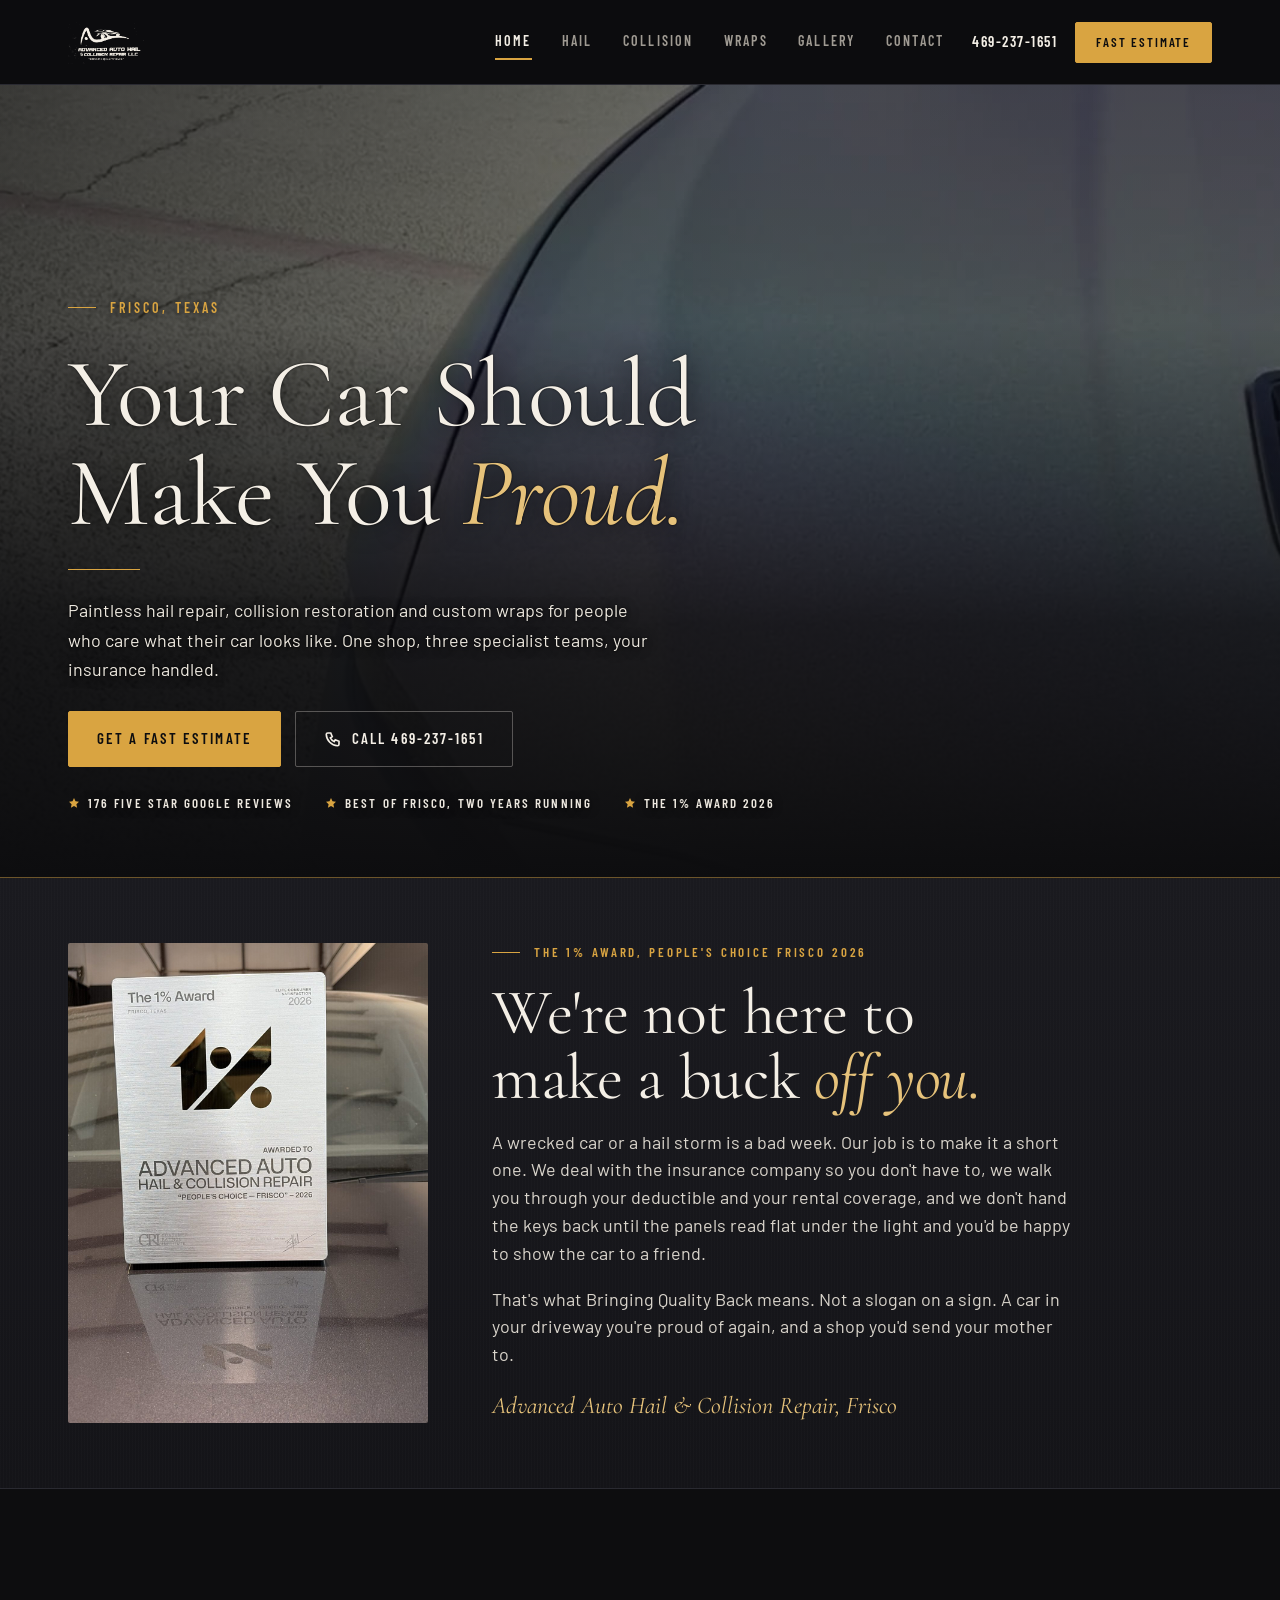
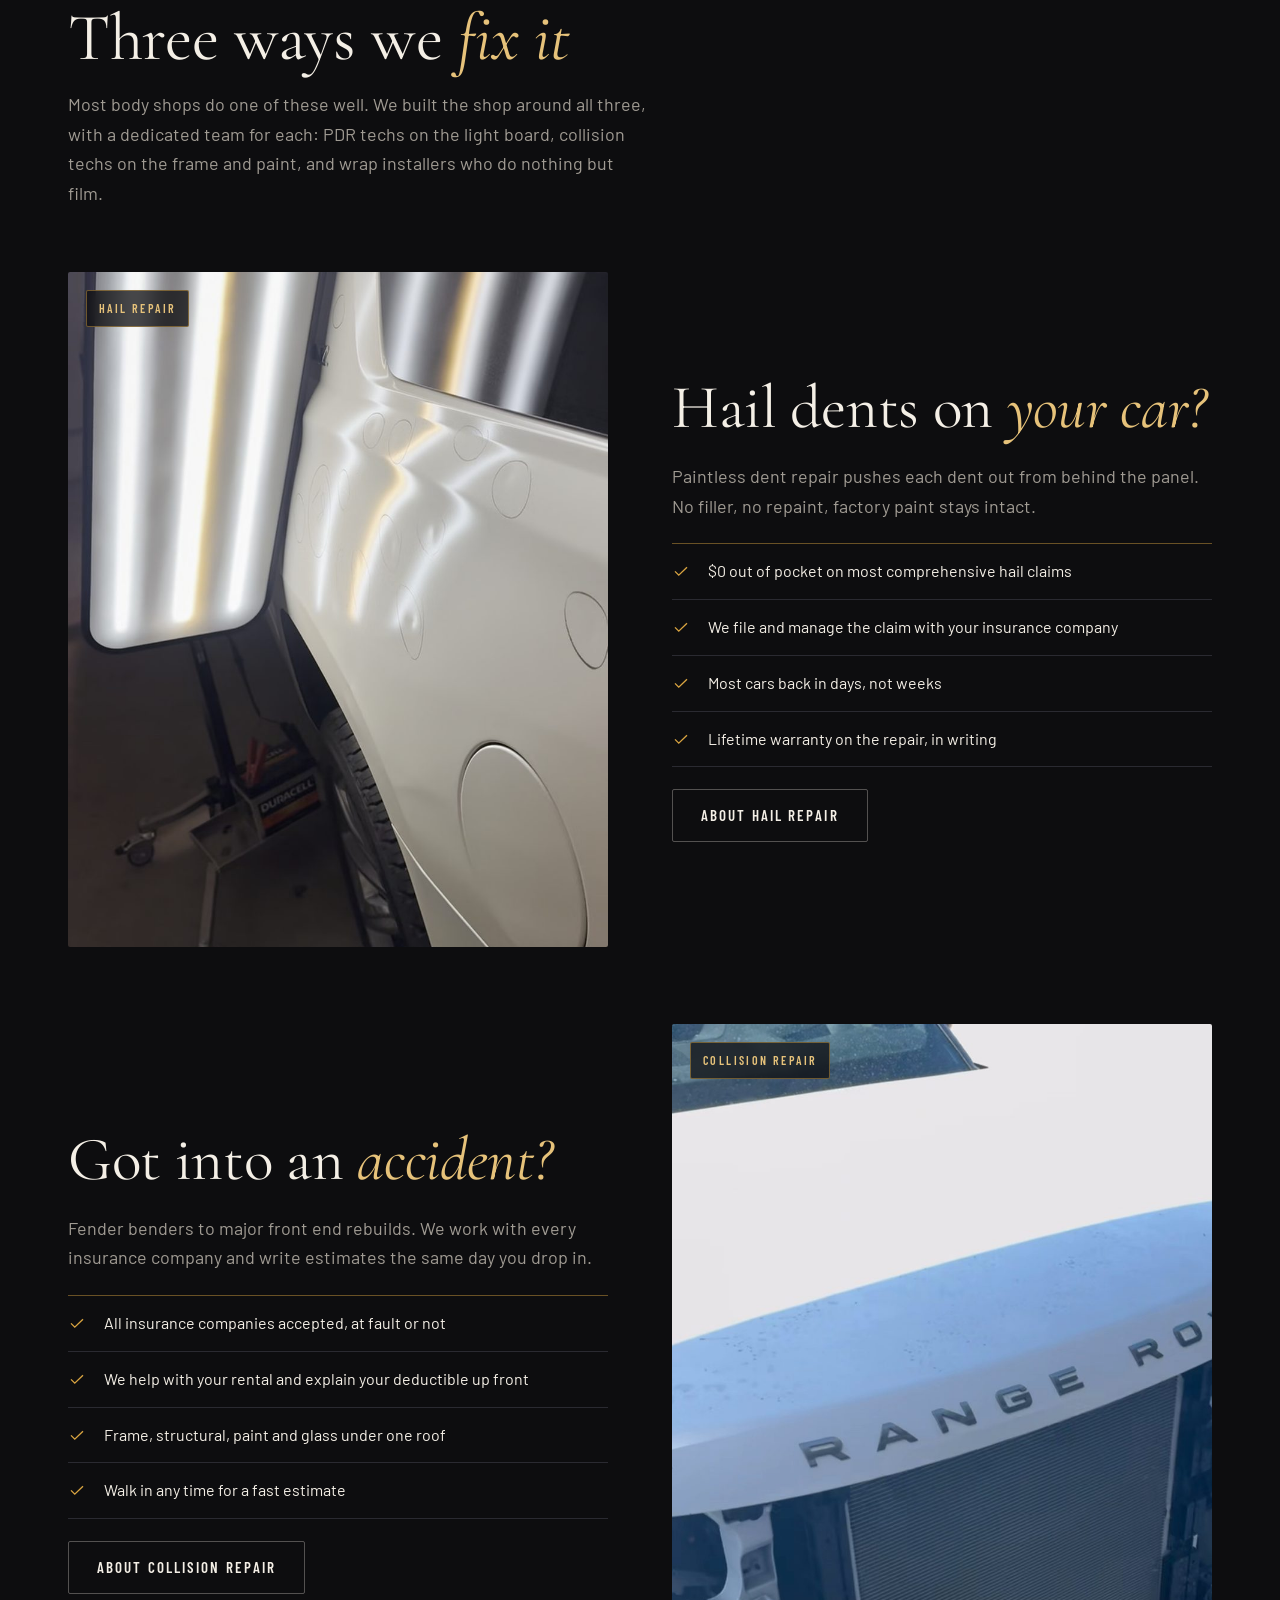
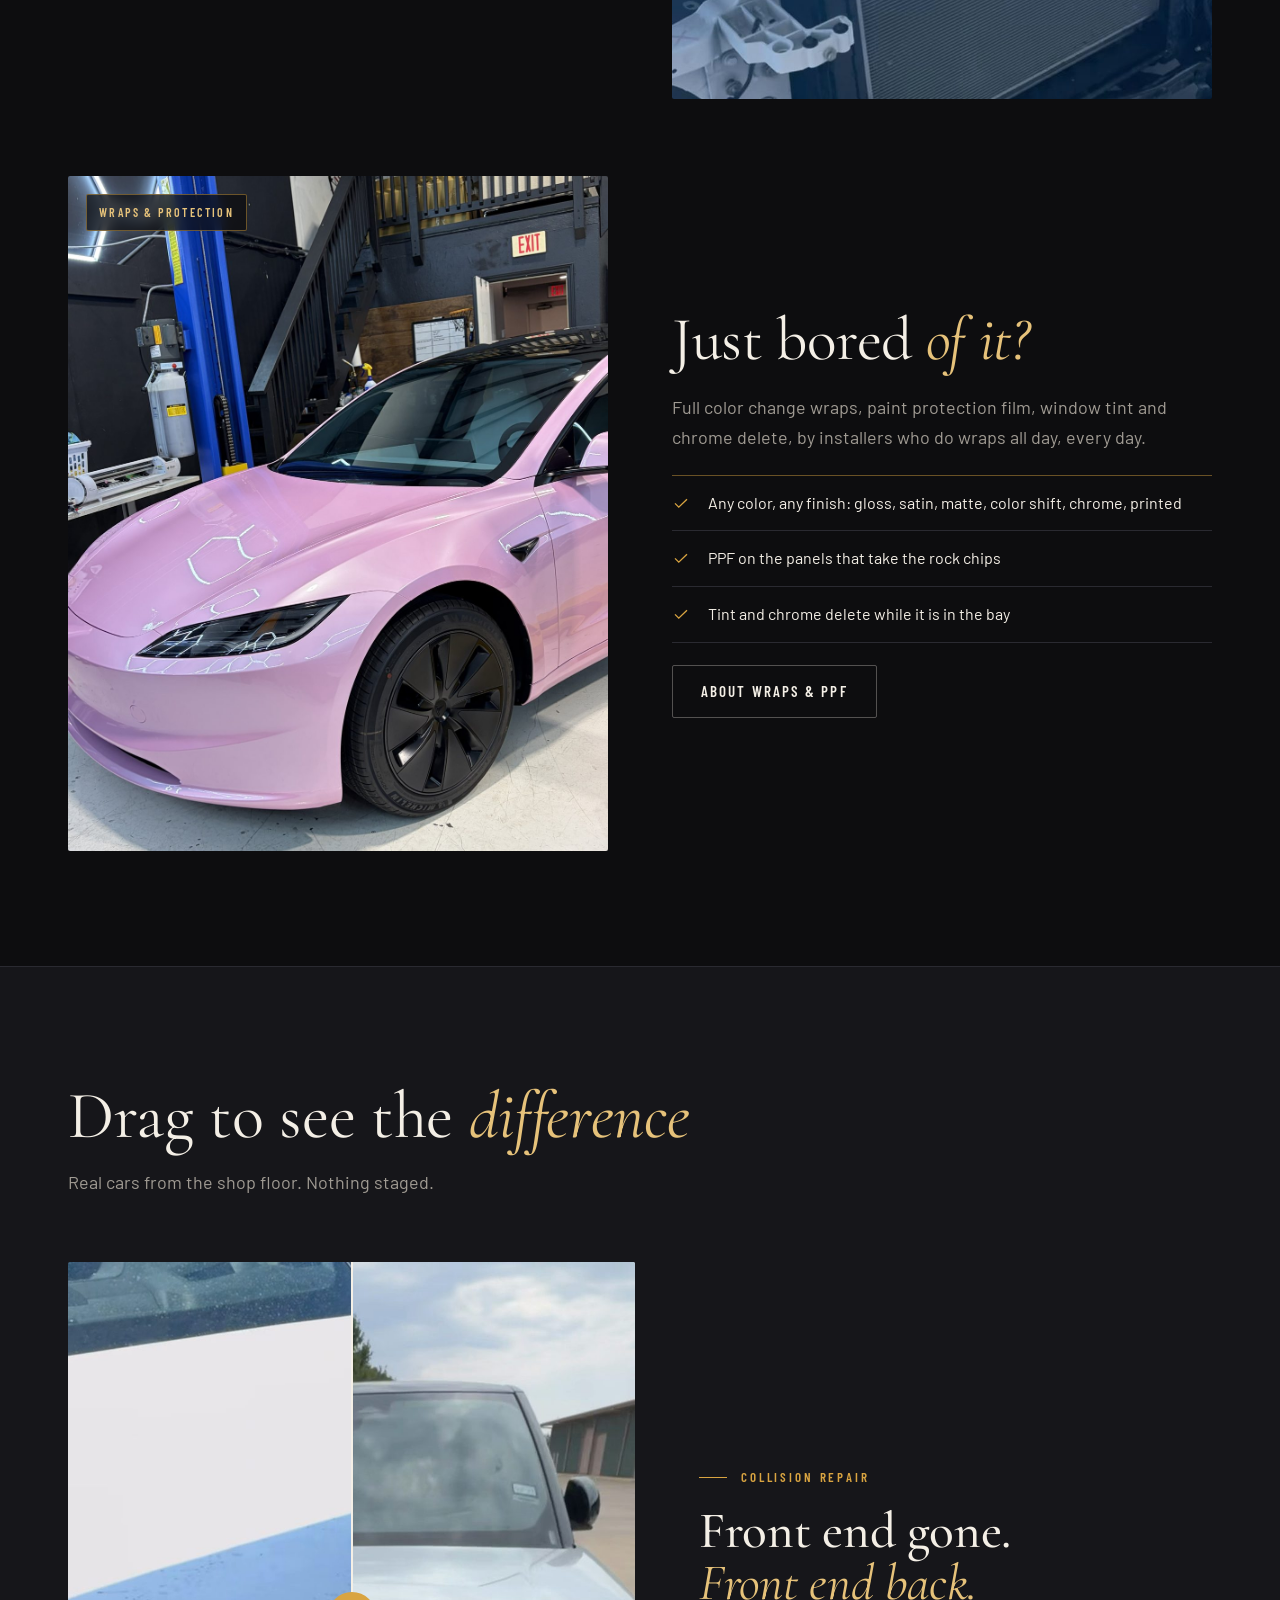
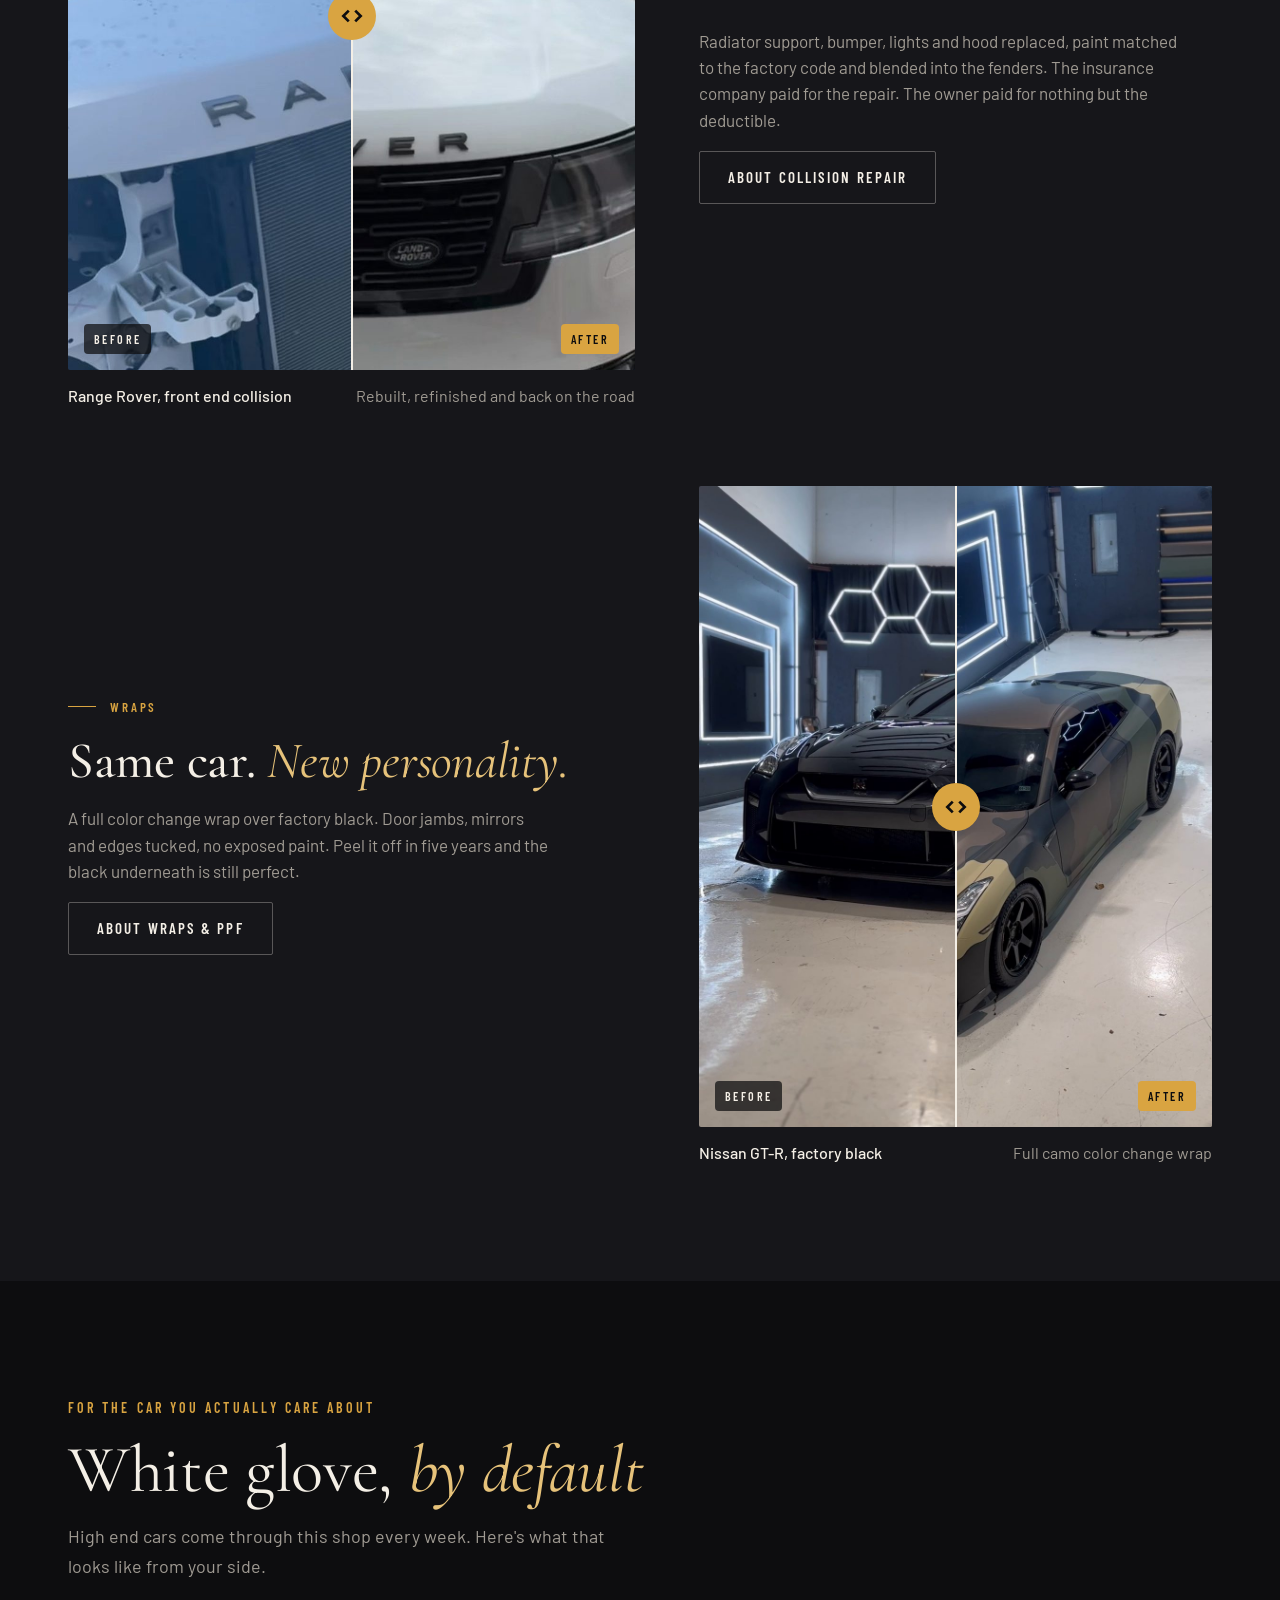
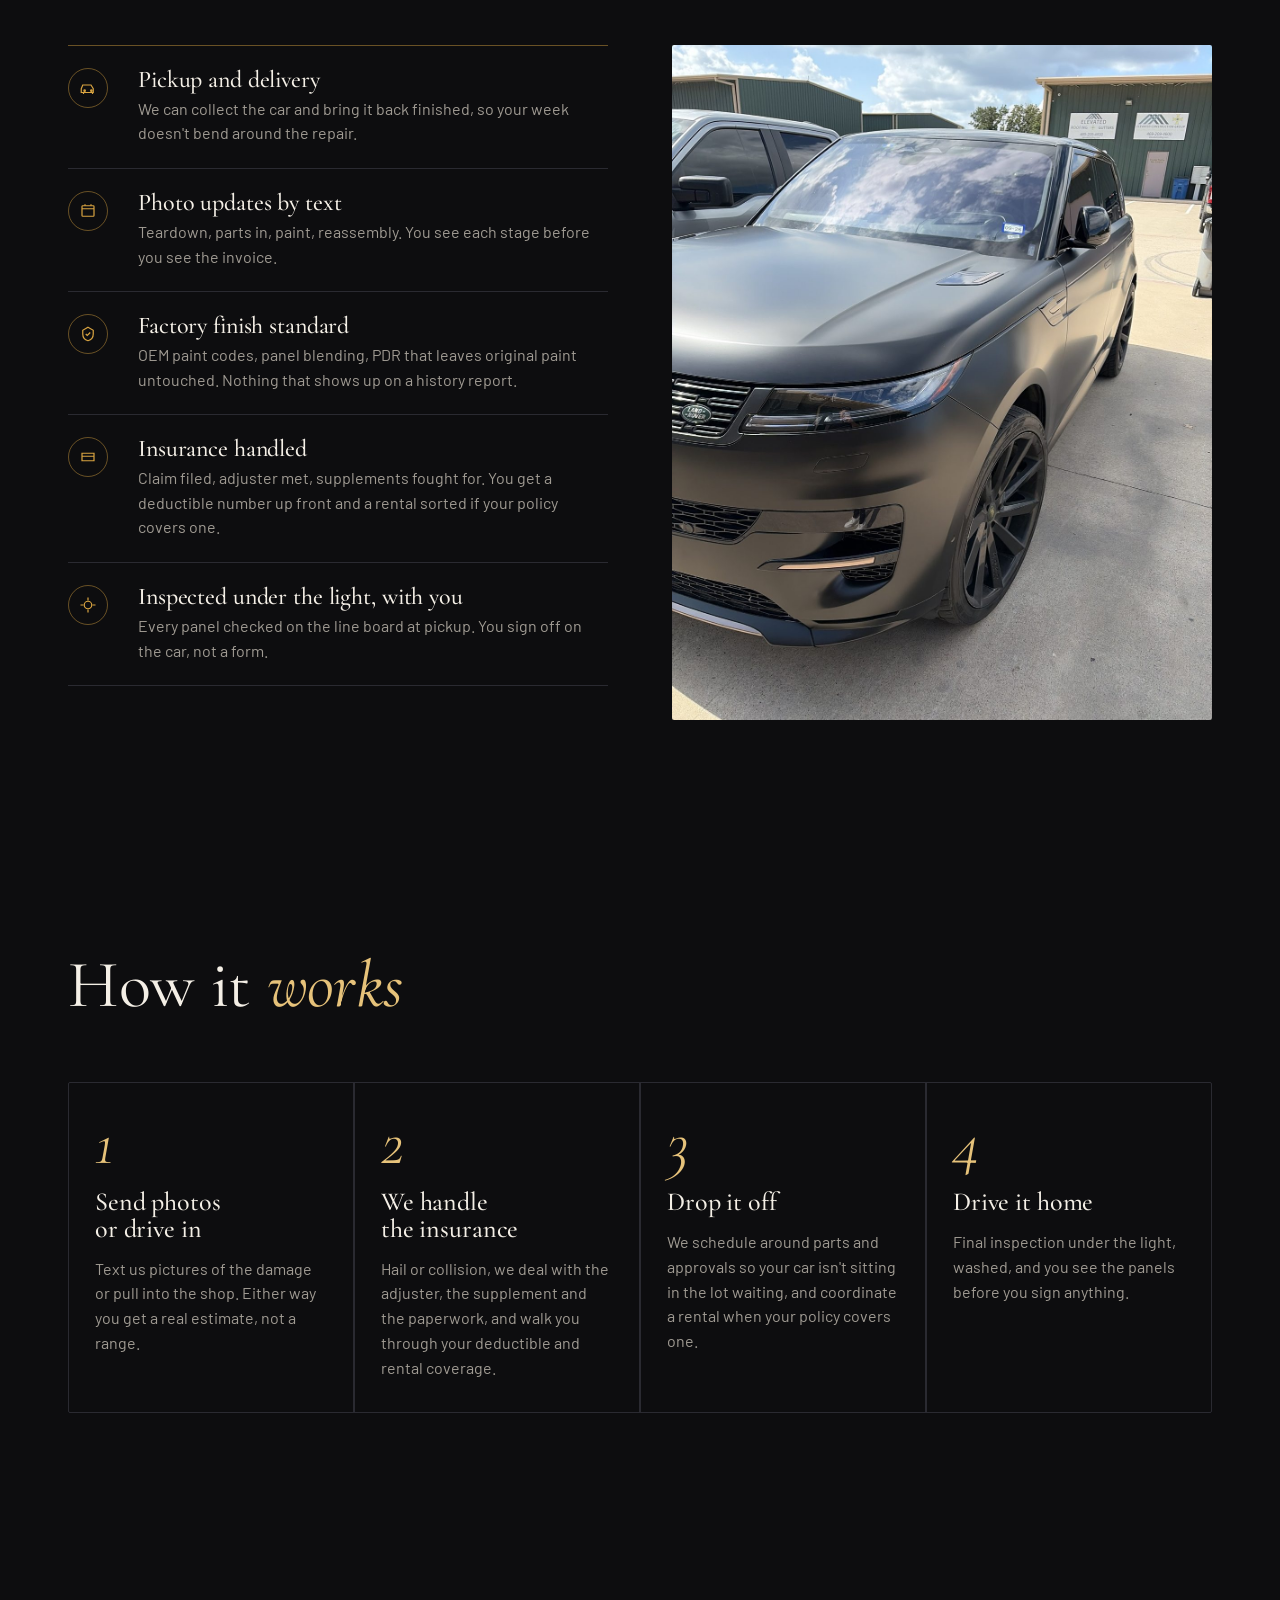
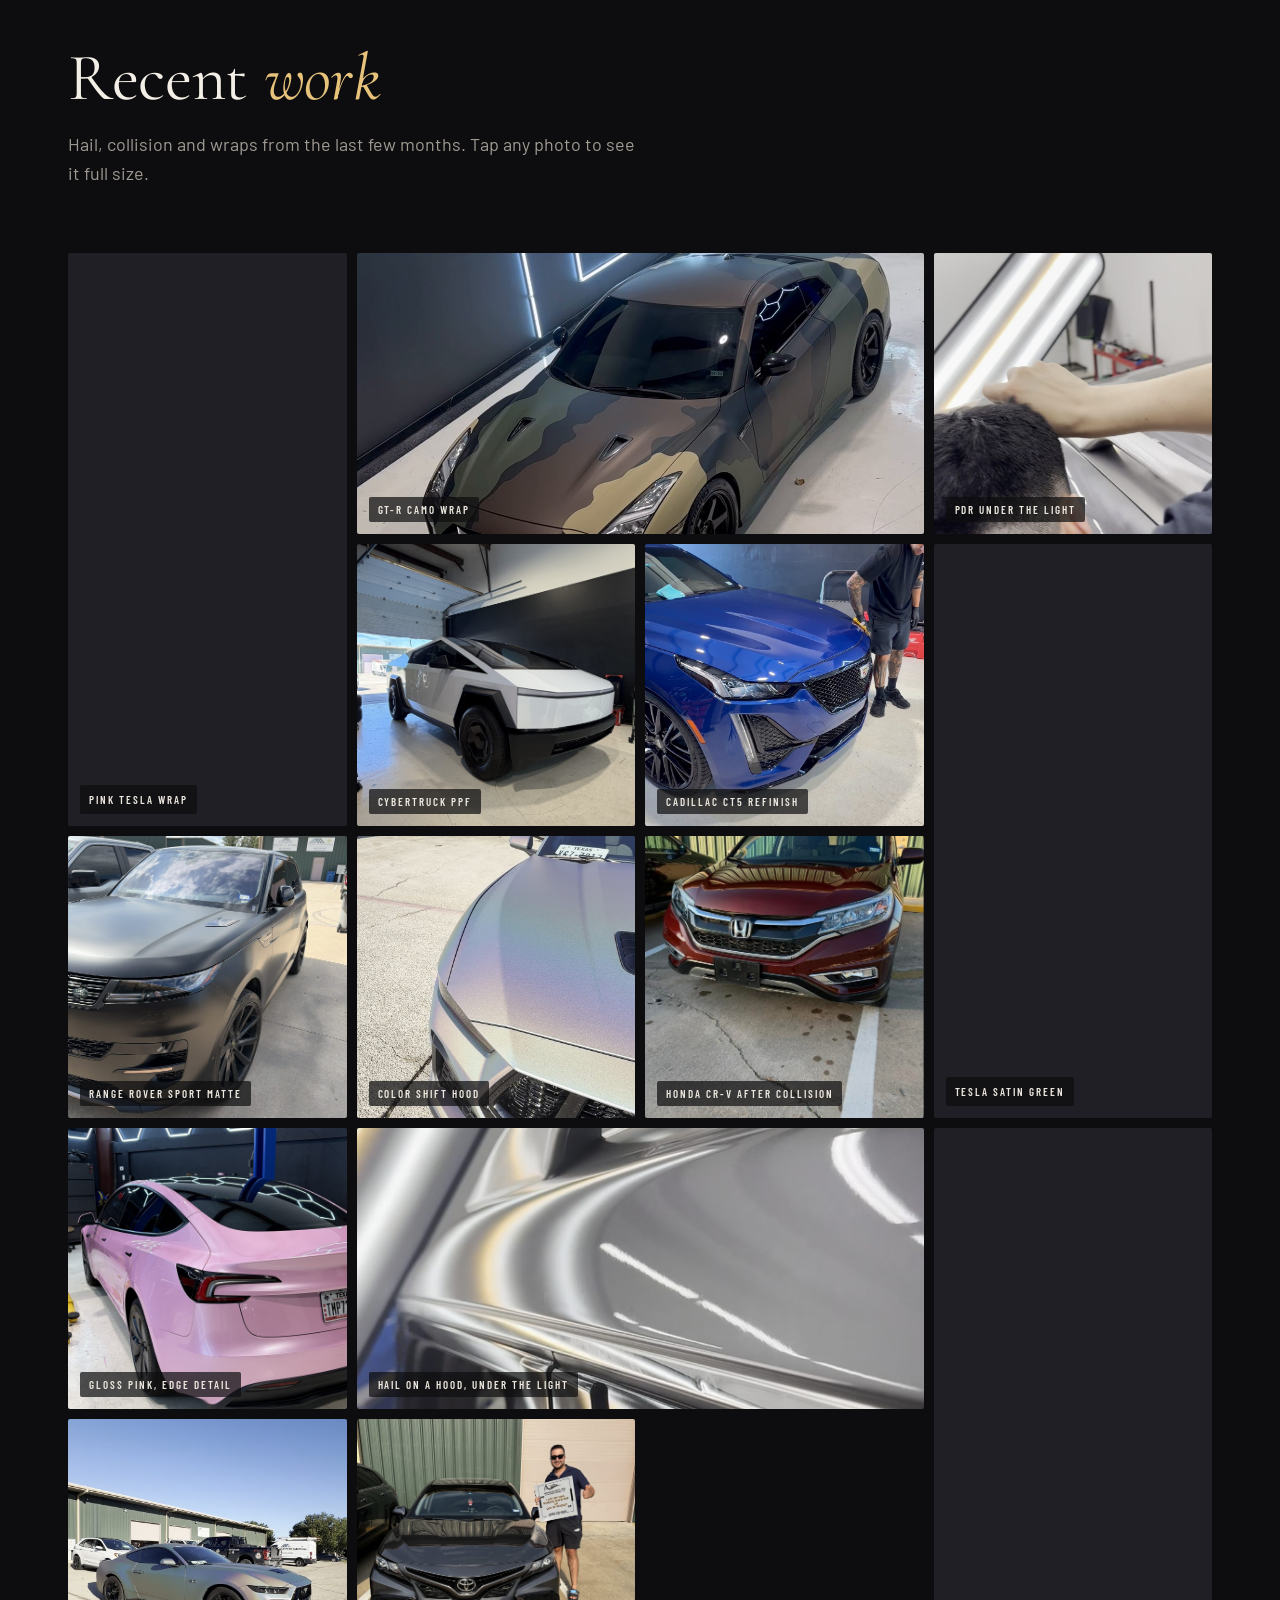
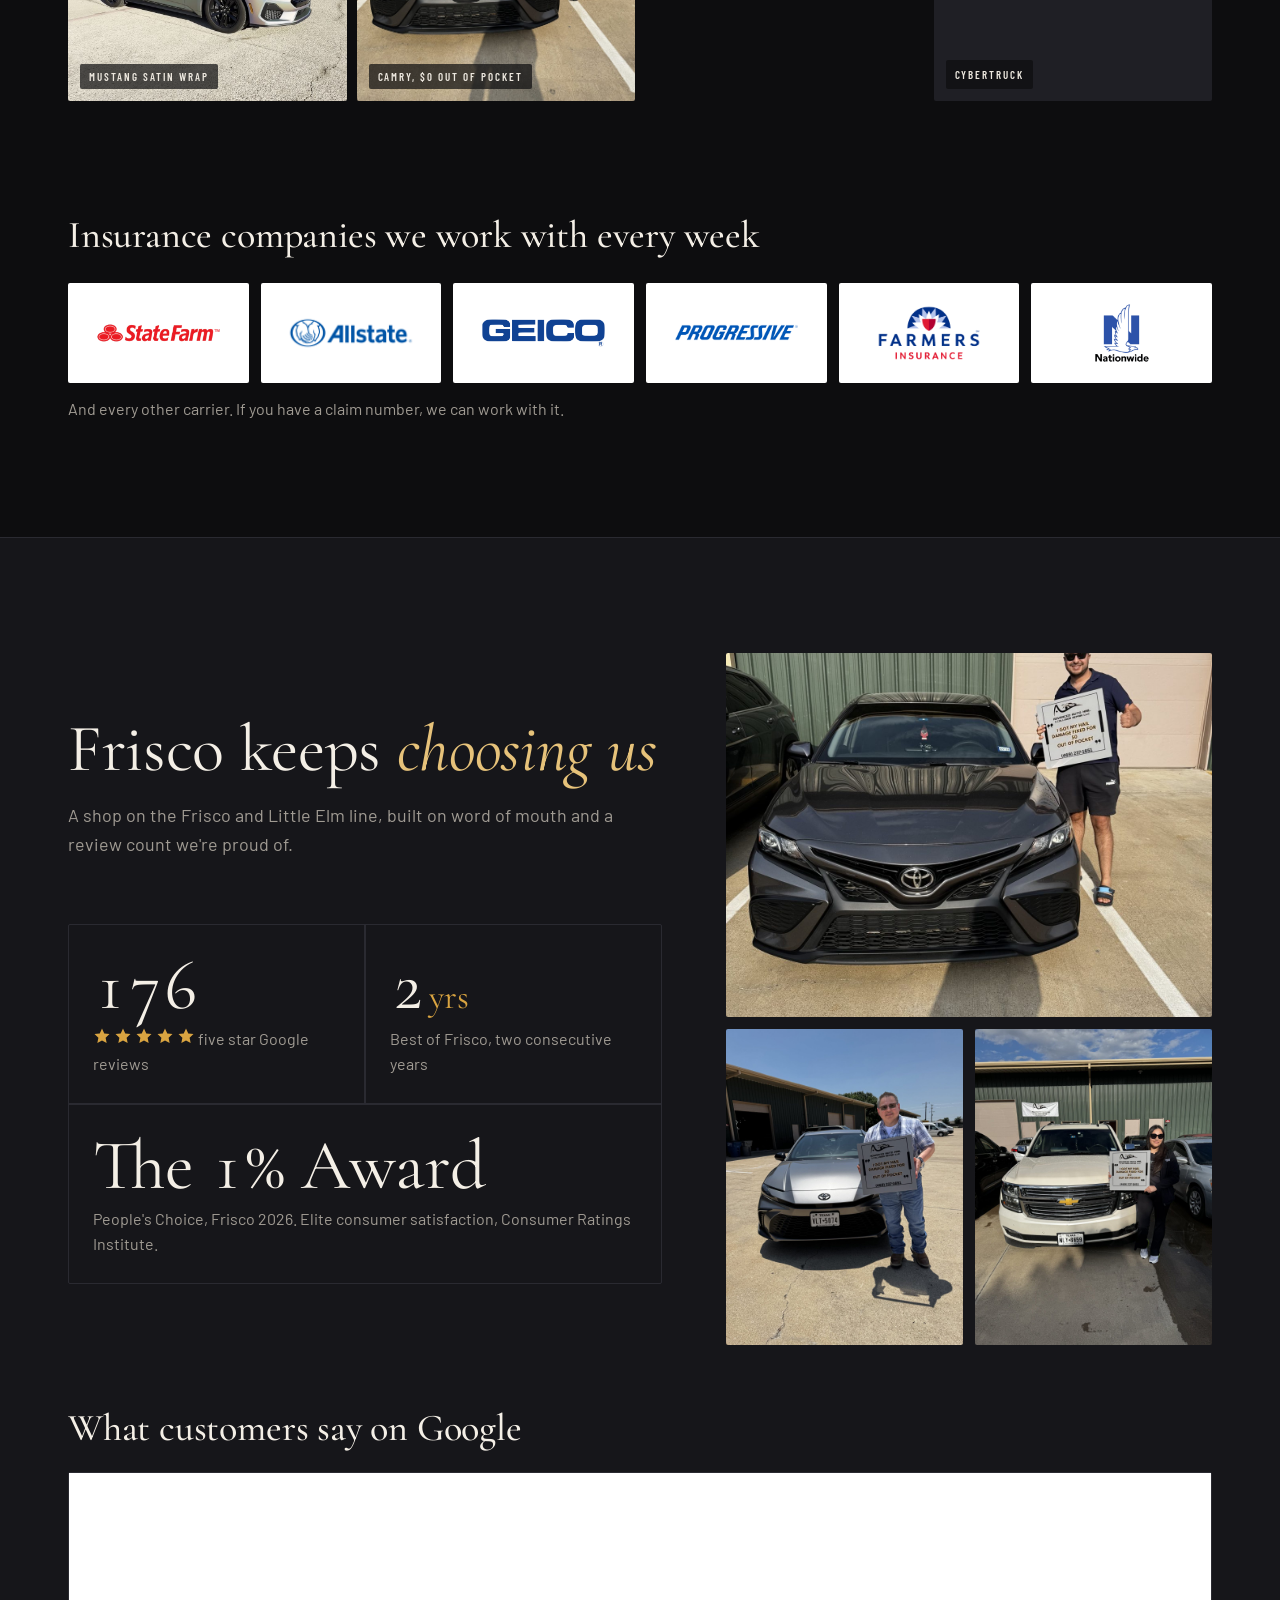
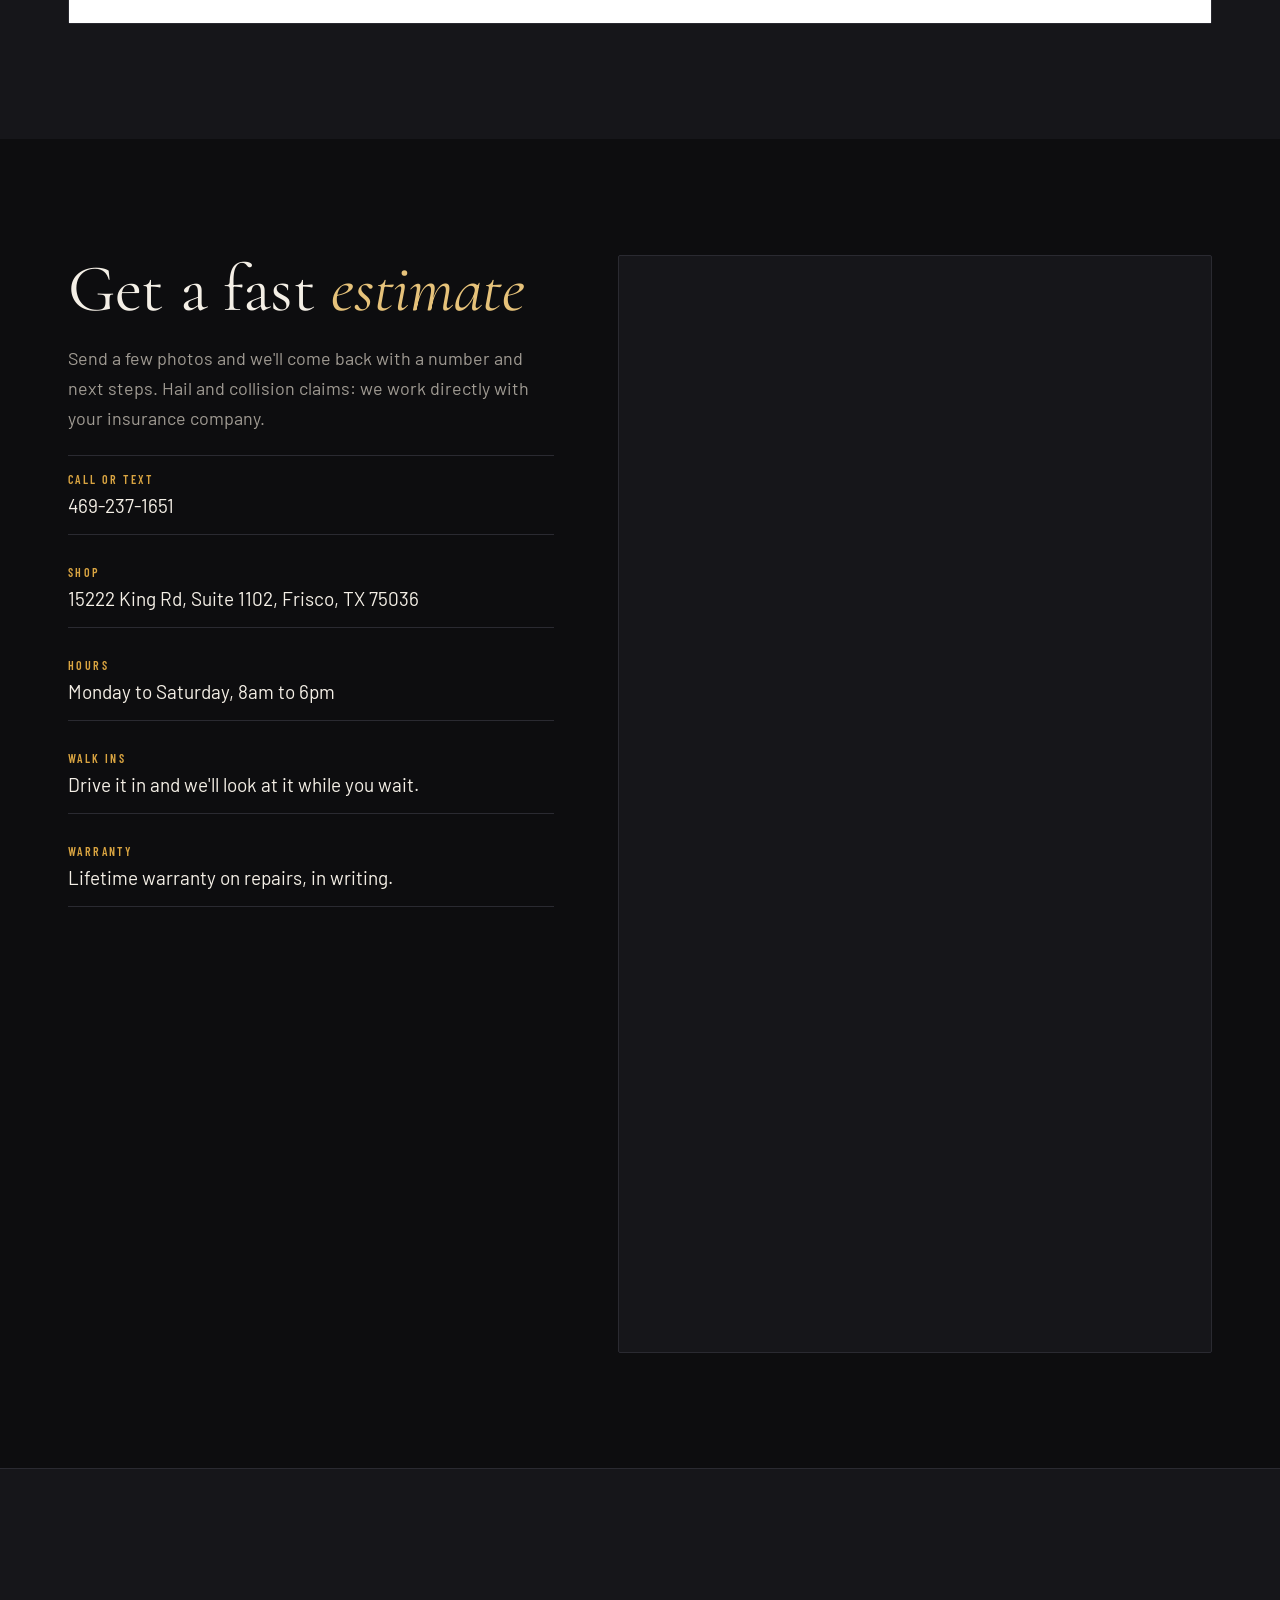
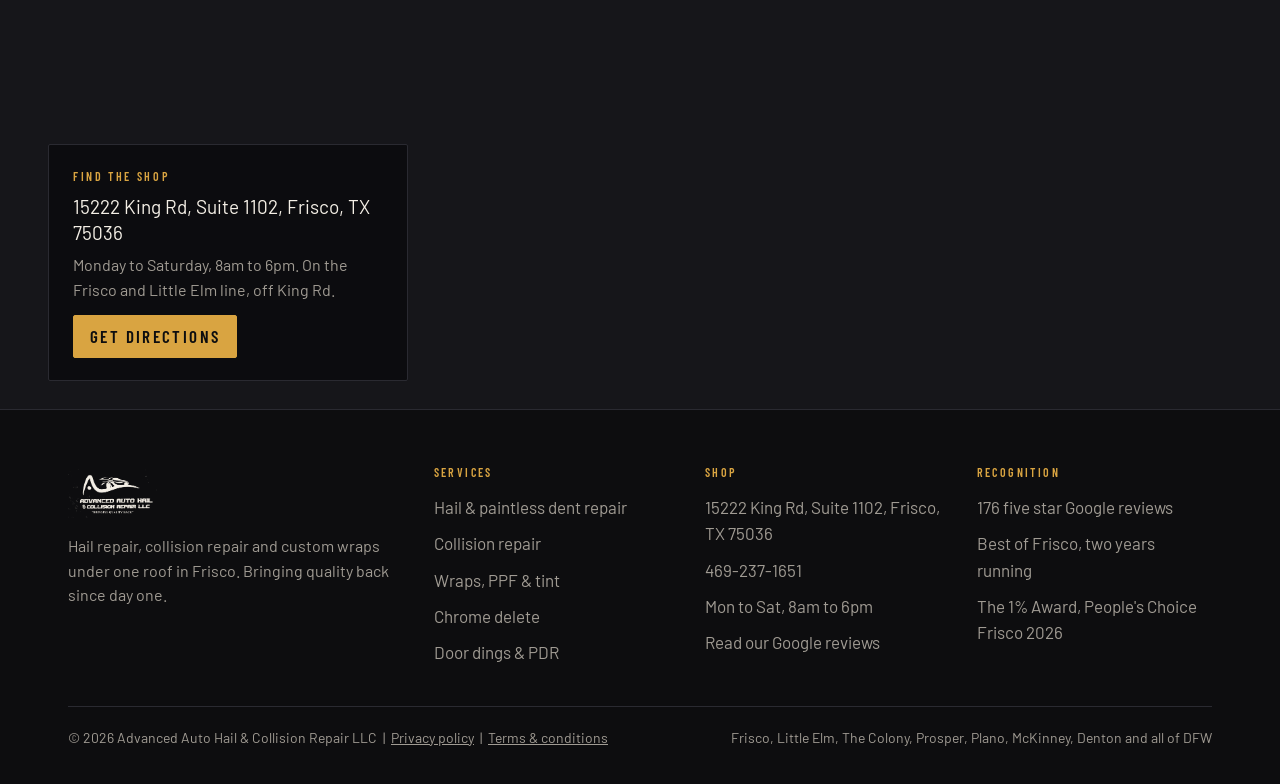
==== index.html @ 6561f623 "Add files via upload" ====
<!DOCTYPE html>
<html lang="en">
<head>
<meta charset="utf-8">
<meta name="viewport" content="width=device-width,initial-scale=1">
<title>Advanced Auto Hail & Collision Repair</title>
<meta name="description" content="Hail repair, collision repair and custom wraps in Frisco, TX. 176 five star reviews, Best of Frisco. Get a fast estimate.">
<link rel="stylesheet" href="css/site.css">
</head>
<body>
<script>document.documentElement.classList.add("js")</script>
<header class="site-head">
  <div class="wrap">
    <a class="brand" href="index.html" aria-label="Advanced Auto Hail &amp; Collision Repair home"><img src="media/img/logo-light.png" alt="Advanced Auto Hail &amp; Collision Repair"></a>
    <nav class="nav" aria-label="Main"><a href="index.html" aria-current="page">Home</a><a href="hail-repair.html">Hail</a><a href="collision-repair.html">Collision</a><a href="wraps.html">Wraps</a><a href="index.html#gallery">Gallery</a><a href="index.html#estimate">Contact</a></nav>
    <button class="menu-btn" aria-expanded="false" aria-controls="nav">Menu</button>
    <div class="head-cta">
      <a class="head-phone" href="tel:4692371651">469-237-1651</a>
      <a class="btn btn-gold" href="#estimate">Fast estimate</a>
    </div>
  </div>
</header>

<section class="hero">
  <video class="wide" src="media/hero-wide.mp4" poster="media/img/hero-poster.jpg" muted loop playsinline autoplay preload="auto"></video>
  <video class="tall" src="media/hero-tall.mp4" poster="media/img/hero-poster.jpg" muted loop playsinline autoplay preload="metadata"></video>
  <div class="wrap">
    <span class="eyebrow">Frisco, Texas</span>
    <h1>Your Car Should Make You <em>Proud.</em></h1>
    <div class="hero-rule"></div>
    <p class="lede">Paintless hail repair, collision restoration and custom wraps for people who care what their car looks like. One shop, three specialist teams, your insurance handled.</p>
    <div class="hero-actions"><a class="btn btn-gold" href="#estimate">Get a fast estimate</a><a class="btn btn-ghost" href="tel:4692371651"><svg viewBox="0 0 24 24" fill="none" stroke="currentColor" stroke-width="2.2"><path d="M5 4h4l2 5-2.5 1.5a11 11 0 0 0 5 5L15 13l5 2v4a2 2 0 0 1-2 2A16 16 0 0 1 3 6a2 2 0 0 1 2-2z"/></svg>Call 469-237-1651</a></div>
    <div class="proof-row"><span><svg viewBox="0 0 24 24"><path d="M12 2l3 6.6 7 .8-5.2 4.9 1.4 7.1L12 18l-6.2 3.4 1.4-7.1L2 9.4l7-.8z"/></svg>176 five star Google reviews</span><span><svg viewBox="0 0 24 24"><path d="M12 2l3 6.6 7 .8-5.2 4.9 1.4 7.1L12 18l-6.2 3.4 1.4-7.1L2 9.4l7-.8z"/></svg>Best of Frisco, two years running</span><span><svg viewBox="0 0 24 24"><path d="M12 2l3 6.6 7 .8-5.2 4.9 1.4 7.1L12 18l-6.2 3.4 1.4-7.1L2 9.4l7-.8z"/></svg>The 1% Award 2026</span></div>
  </div>
</section>

<section class="award-band" id="promise">
  <div class="wrap">
    <img src="media/img/award.jpg" alt="The 1% Award plaque, People's Choice Frisco 2026, awarded to Advanced Auto Hail and Collision Repair">
    <div class="award-copy">
      <span class="kicker">The 1% Award, People's Choice Frisco 2026</span>
      <h2>We're not here to make a buck <em>off you.</em></h2>
      <p>A wrecked car or a hail storm is a bad week. Our job is to make it a short one. We deal with the insurance company so you don't have to, we walk you through your deductible and your rental coverage, and we don't hand the keys back until the panels read flat under the light and you'd be happy to show the car to a friend.</p>
      <p>That's what Bringing Quality Back means. Not a slogan on a sign. A car in your driveway you're proud of again, and a shop you'd send your mother to.</p>
      <span class="sig">Advanced Auto Hail &amp; Collision Repair, Frisco</span>
    </div>
  </div>
</section>

<section class="section" id="services">
  <div class="wrap">
    <div class="section-head"><h2>Three ways we <em>fix it</em></h2><p class="lede">Most body shops do one of these well. We built the shop around all three, with a dedicated team for each: PDR techs on the light board, collision techs on the frame and paint, and wrap installers who do nothing but film.</p></div>
    <div class="panels">
      <article class="panel rv">
        <div class="panel-media"><img src="media/img/hail-dents.jpg" alt="Hail dents showing under a paintless dent repair light board"><span class="tag">Hail repair</span></div>
        <div class="panel-body">
          <h2>Hail dents on <em>your car?</em></h2>
          <p class="lede">Paintless dent repair pushes each dent out from behind the panel. No filler, no repaint, factory paint stays intact.</p>
          <ul class="facts"><li><svg viewBox="0 0 24 24"><path d="M4 12.5l5 5L20 7"/></svg><span>$0 out of pocket on most comprehensive hail claims</span></li><li><svg viewBox="0 0 24 24"><path d="M4 12.5l5 5L20 7"/></svg><span>We file and manage the claim with your insurance company</span></li><li><svg viewBox="0 0 24 24"><path d="M4 12.5l5 5L20 7"/></svg><span>Most cars back in days, not weeks</span></li><li><svg viewBox="0 0 24 24"><path d="M4 12.5l5 5L20 7"/></svg><span>Lifetime warranty on the repair, in writing</span></li></ul>
          <a class="btn btn-ghost" href="hail-repair.html">About hail repair</a>
        </div>
      </article>
      <article class="panel rv">
        <div class="panel-media"><img src="media/img/col-rr-before.jpg" alt="Range Rover with the front end removed during collision repair"><span class="tag">Collision repair</span></div>
        <div class="panel-body">
          <h2>Got into an <em>accident?</em></h2>
          <p class="lede">Fender benders to major front end rebuilds. We work with every insurance company and write estimates the same day you drop in.</p>
          <ul class="facts"><li><svg viewBox="0 0 24 24"><path d="M4 12.5l5 5L20 7"/></svg><span>All insurance companies accepted, at fault or not</span></li><li><svg viewBox="0 0 24 24"><path d="M4 12.5l5 5L20 7"/></svg><span>We help with your rental and explain your deductible up front</span></li><li><svg viewBox="0 0 24 24"><path d="M4 12.5l5 5L20 7"/></svg><span>Frame, structural, paint and glass under one roof</span></li><li><svg viewBox="0 0 24 24"><path d="M4 12.5l5 5L20 7"/></svg><span>Walk in any time for a fast estimate</span></li></ul>
          <a class="btn btn-ghost" href="collision-repair.html">About collision repair</a>
        </div>
      </article>
      <article class="panel rv">
        <div class="panel-media"><img src="media/img/wrap-tesla-pink-front.jpg" alt="Tesla Model 3 in a gloss pink color change wrap"><span class="tag">Wraps &amp; protection</span></div>
        <div class="panel-body">
          <h2>Just bored <em>of it?</em></h2>
          <p class="lede">Full color change wraps, paint protection film, window tint and chrome delete, by installers who do wraps all day, every day.</p>
          <ul class="facts"><li><svg viewBox="0 0 24 24"><path d="M4 12.5l5 5L20 7"/></svg><span>Any color, any finish: gloss, satin, matte, color shift, chrome, printed</span></li><li><svg viewBox="0 0 24 24"><path d="M4 12.5l5 5L20 7"/></svg><span>PPF on the panels that take the rock chips</span></li><li><svg viewBox="0 0 24 24"><path d="M4 12.5l5 5L20 7"/></svg><span>Tint and chrome delete while it is in the bay</span></li></ul>
          <a class="btn btn-ghost" href="wraps.html">About wraps &amp; PPF</a>
        </div>
      </article>
    </div>
  </div>
</section>

<section class="section band" id="before-after">
  <div class="wrap">
    <div class="section-head"><h2>Drag to see the <em>difference</em></h2><p class="lede">Real cars from the shop floor. Nothing staged.</p></div>
    <div class="ba-rows">
      <div class="ba-row rv">
        <div>
  <div class="ba" style="--cut:50%">
    <img src="media/img/col-rr-before.jpg" alt="Range Rover, front end collision"><img class="after" src="media/img/col-rr-after.jpg" alt="Rebuilt, refinished and back on the road">
    <div class="handle"></div><div class="knob"><svg viewBox="0 0 24 24"><path d="M9 7l-5 5 5 5M15 7l5 5-5 5"/></svg></div>
    <span class="lab l">Before</span><span class="lab r">After</span>
    <input type="range" min="0" max="100" value="50" aria-label="Drag to compare before and after">
  </div>
  <div class="ba-cap"><span><strong>Range Rover, front end collision</strong></span><span>Rebuilt, refinished and back on the road</span></div>
</div>
        <div class="ba-copy"><span class="tag">Collision repair</span><h3>Front end gone. <em>Front end back.</em></h3><p>Radiator support, bumper, lights and hood replaced, paint matched to the factory code and blended into the fenders. The insurance company paid for the repair. The owner paid for nothing but the deductible.</p><a class="btn btn-ghost" href="collision-repair.html">About collision repair</a></div>
      </div>
      <div class="ba-row rv">
        <div>
  <div class="ba" style="--cut:50%">
    <img src="media/img/wrap-gtr-before.jpg" alt="Nissan GT-R, factory black"><img class="after" src="media/img/wrap-gtr-after.jpg" alt="Full camo color change wrap">
    <div class="handle"></div><div class="knob"><svg viewBox="0 0 24 24"><path d="M9 7l-5 5 5 5M15 7l5 5-5 5"/></svg></div>
    <span class="lab l">Before</span><span class="lab r">After</span>
    <input type="range" min="0" max="100" value="50" aria-label="Drag to compare before and after">
  </div>
  <div class="ba-cap"><span><strong>Nissan GT-R, factory black</strong></span><span>Full camo color change wrap</span></div>
</div>
        <div class="ba-copy"><span class="tag">Wraps</span><h3>Same car. <em>New personality.</em></h3><p>A full color change wrap over factory black. Door jambs, mirrors and edges tucked, no exposed paint. Peel it off in five years and the black underneath is still perfect.</p><a class="btn btn-ghost" href="wraps.html">About wraps &amp; PPF</a></div>
      </div>
    </div>
  </div>
</section>

<section class="section" id="concierge">
  <div class="wrap">
    <div class="section-head"><span class="kicker">For the car you actually care about</span><h2>White glove, <em>by default</em></h2><p class="lede">High end cars come through this shop every week. Here's what that looks like from your side.</p></div>
    <div class="glove">
      <ul class="glove-list">
        <li><span class="i"><svg viewBox="0 0 24 24"><path d="M3 13l2-5h11l3 5v5H3zM6 18v2M18 18v2"/><circle cx="7.5" cy="15.5" r="1"/><circle cx="16.5" cy="15.5" r="1"/></svg></span><div><h3>Pickup and delivery</h3><p>We can collect the car and bring it back finished, so your week doesn't bend around the repair.</p></div></li>
        <li><span class="i"><svg viewBox="0 0 24 24"><rect x="4" y="5" width="16" height="14" rx="1"/><path d="M4 9h16M8 5V3M16 5V3"/></svg></span><div><h3>Photo updates by text</h3><p>Teardown, parts in, paint, reassembly. You see each stage before you see the invoice.</p></div></li>
        <li><span class="i"><svg viewBox="0 0 24 24"><path d="M12 3l7 4v5c0 5-3.5 8-7 9-3.5-1-7-4-7-9V7z"/><path d="M9 12l2 2 4-4"/></svg></span><div><h3>Factory finish standard</h3><p>OEM paint codes, panel blending, PDR that leaves original paint untouched. Nothing that shows up on a history report.</p></div></li>
        <li><span class="i"><svg viewBox="0 0 24 24"><path d="M4 7h16v10H4zM4 11h16"/></svg></span><div><h3>Insurance handled</h3><p>Claim filed, adjuster met, supplements fought for. You get a deductible number up front and a rental sorted if your policy covers one.</p></div></li>
        <li><span class="i"><svg viewBox="0 0 24 24"><path d="M12 2v4M12 18v4M2 12h4M18 12h4"/><circle cx="12" cy="12" r="5"/></svg></span><div><h3>Inspected under the light, with you</h3><p>Every panel checked on the line board at pickup. You sign off on the car, not a form.</p></div></li>
      </ul>
      <div class="glove-media rv">
        <img src="media/img/wrap-rangerover-matte.jpg" alt="Range Rover Sport in satin black outside the shop" loading="lazy">
      </div>
    </div>
  </div>
</section>

<section class="section" id="process">
  <div class="wrap">
    <div class="section-head"><h2>How it <em>works</em></h2></div>
    <div class="steps">
      <div class="step rv"><span class="n">1</span><h3>Send photos or drive in</h3><p>Text us pictures of the damage or pull into the shop. Either way you get a real estimate, not a range.</p></div>
      <div class="step rv"><span class="n">2</span><h3>We handle the insurance</h3><p>Hail or collision, we deal with the adjuster, the supplement and the paperwork, and walk you through your deductible and rental coverage.</p></div>
      <div class="step rv"><span class="n">3</span><h3>Drop it off</h3><p>We schedule around parts and approvals so your car isn't sitting in the lot waiting, and coordinate a rental when your policy covers one.</p></div>
      <div class="step rv"><span class="n">4</span><h3>Drive it home</h3><p>Final inspection under the light, washed, and you see the panels before you sign anything.</p></div>
    </div>
  </div>
</section>

<section class="section" id="gallery">
  <div class="wrap">
    <div class="section-head"><h2>Recent <em>work</em></h2><p class="lede">Hail, collision and wraps from the last few months. Tap any photo to see it full size.</p></div>
    <div class="gallery">
      <div class="tile tall"><video src="media/clip-IMG_3172.mp4" muted loop playsinline autoplay preload="metadata"></video><span class="cap">Pink Tesla wrap</span></div>
      <button class="tile wide" type="button" data-full="media/img/wrap-gtr-after.jpg" aria-label="GT-R camo wrap"><img src="media/img/wrap-gtr-after.jpg" alt="GT-R camo wrap" loading="lazy"><span class="cap">GT-R camo wrap</span></button>
      <button class="tile " type="button" data-full="media/img/hail-tech.jpg" aria-label="PDR under the light"><img src="media/img/hail-tech.jpg" alt="PDR under the light" loading="lazy"><span class="cap">PDR under the light</span></button>
      <button class="tile " type="button" data-full="media/img/wrap-cybertruck-shop.jpg" aria-label="Cybertruck PPF"><img src="media/img/wrap-cybertruck-shop.jpg" alt="Cybertruck PPF" loading="lazy"><span class="cap">Cybertruck PPF</span></button>
      <button class="tile " type="button" data-full="media/img/col-cadillac.jpg" aria-label="Cadillac CT5 refinish"><img src="media/img/col-cadillac.jpg" alt="Cadillac CT5 refinish" loading="lazy"><span class="cap">Cadillac CT5 refinish</span></button>
      <div class="tile tall"><video src="media/clip-IMG_0339.mp4" muted loop playsinline autoplay preload="metadata"></video><span class="cap">Tesla satin green</span></div>
      <button class="tile " type="button" data-full="media/img/wrap-rangerover-matte.jpg" aria-label="Range Rover Sport matte"><img src="media/img/wrap-rangerover-matte.jpg" alt="Range Rover Sport matte" loading="lazy"><span class="cap">Range Rover Sport matte</span></button>
      <button class="tile " type="button" data-full="media/img/wrap-iridescent.jpg" aria-label="Color shift hood"><img src="media/img/wrap-iridescent.jpg" alt="Color shift hood" loading="lazy"><span class="cap">Color shift hood</span></button>
      <button class="tile " type="button" data-full="media/img/col-crv-after.jpg" aria-label="Honda CR-V after collision"><img src="media/img/col-crv-after.jpg" alt="Honda CR-V after collision" loading="lazy"><span class="cap">Honda CR-V after collision</span></button>
      <button class="tile " type="button" data-full="media/img/wrap-tesla-pink-tail.jpg" aria-label="Gloss pink, edge detail"><img src="media/img/wrap-tesla-pink-tail.jpg" alt="Gloss pink, edge detail" loading="lazy"><span class="cap">Gloss pink, edge detail</span></button>
      <button class="tile wide" type="button" data-full="media/img/hail-hood.jpg" aria-label="Hail on a hood, under the light"><img src="media/img/hail-hood.jpg" alt="Hail on a hood, under the light" loading="lazy"><span class="cap">Hail on a hood, under the light</span></button>
      <div class="tile tall"><video src="media/clip-IMG_0375.mp4" muted loop playsinline autoplay preload="metadata"></video><span class="cap">Cybertruck</span></div>
      <button class="tile " type="button" data-full="media/img/wrap-mustang.jpg" aria-label="Mustang satin wrap"><img src="media/img/wrap-mustang.jpg" alt="Mustang satin wrap" loading="lazy"><span class="cap">Mustang satin wrap</span></button>
      <button class="tile " type="button" data-full="media/img/cust-camry.jpg" aria-label="Camry, $0 out of pocket"><img src="media/img/cust-camry.jpg" alt="Camry, $0 out of pocket" loading="lazy"><span class="cap">Camry, $0 out of pocket</span></button>
    </div>
  </div>
</section>

<section class="section" id="insurance" style="padding-top:0">
  <div class="wrap">
    <div class="section-head" style="margin-bottom:28px"><h3>Insurance companies we work with every week</h3></div>
    <div class="insurers"><div><img src="media/img/ins/statefarm.png" alt="State Farm" loading="lazy"></div><div><img src="media/img/ins/allstate.png" alt="Allstate" loading="lazy"></div><div><img src="media/img/ins/geico.png" alt="GEICO" loading="lazy"></div><div><img src="media/img/ins/progressive.png" alt="Progressive" loading="lazy"></div><div><img src="media/img/ins/farmers.png" alt="Farmers Insurance" loading="lazy"></div><div><img src="media/img/ins/nationwide.png" alt="Nationwide" loading="lazy"></div></div><p class="insurers-note">And every other carrier. If you have a claim number, we can work with it.</p>
  </div>
</section>

<section class="section band" id="proof">
  <div class="wrap proof">
    <div>
      <div class="section-head"><h2>Frisco keeps <em>choosing us</em></h2><p class="lede">A shop on the Frisco and Little Elm line, built on word of mouth and a review count we're proud of.</p></div>
      <div class="stats">
        <div class="stat"><span class="big">176</span><span class="lab"><span class="stars"><svg viewBox="0 0 24 24"><path d="M12 2l3 6.6 7 .8-5.2 4.9 1.4 7.1L12 18l-6.2 3.4 1.4-7.1L2 9.4l7-.8z"/></svg><svg viewBox="0 0 24 24"><path d="M12 2l3 6.6 7 .8-5.2 4.9 1.4 7.1L12 18l-6.2 3.4 1.4-7.1L2 9.4l7-.8z"/></svg><svg viewBox="0 0 24 24"><path d="M12 2l3 6.6 7 .8-5.2 4.9 1.4 7.1L12 18l-6.2 3.4 1.4-7.1L2 9.4l7-.8z"/></svg><svg viewBox="0 0 24 24"><path d="M12 2l3 6.6 7 .8-5.2 4.9 1.4 7.1L12 18l-6.2 3.4 1.4-7.1L2 9.4l7-.8z"/></svg><svg viewBox="0 0 24 24"><path d="M12 2l3 6.6 7 .8-5.2 4.9 1.4 7.1L12 18l-6.2 3.4 1.4-7.1L2 9.4l7-.8z"/></svg></span> five star Google reviews</span></div>
        <div class="stat"><span class="big">2<small>yrs</small></span><span class="lab">Best of Frisco, two consecutive years</span></div>
        <div class="stat full"><span class="big">The 1% Award</span><span class="lab">People's Choice, Frisco 2026. Elite consumer satisfaction, Consumer Ratings Institute.</span></div>
      </div>
    </div>
    <div class="proof-media">
      <img src="media/img/cust-camry.jpg" alt="Customer with his repaired Toyota Camry holding a sign that reads I got my hail damage fixed for $0 out of pocket">
      <img src="media/img/cust-crown.jpg" alt="Customer with his repaired Toyota holding a sign that reads I got my hail damage fixed for $0 out of pocket">
      <img src="media/img/cust-tahoe.jpg" alt="Customer with her repaired Chevy Tahoe after hail repair">
    </div>
  </div>
  <div class="wrap" style="margin-top:clamp(36px,5vw,64px)">
    <div class="section-head" style="margin-bottom:24px"><h3>What customers say on Google</h3></div>
    <div class="embed"><script type='text/javascript' src='https://reputationhub.site/reputation/assets/review-widget.js'></script><iframe class='lc_reviews_widget' src='https://reputationhub.site/reputation/widgets/review_widget/eMSbgCl6sNPOe55WOWVS?widgetId=6a5025c8d42cc1f95997f472' frameborder='0' scrolling='no' style='min-width: 100%; width: 100%;' title='Google reviews'></iframe></div>
  </div>
</section>


<section class="section" id="estimate">
  <div class="wrap estimate">
    <div class="est-side">
      <h2>Get a fast <em>estimate</em></h2>
      <p class="lede">Send a few photos and we'll come back with a number and next steps. Hail and collision claims: we work directly with your insurance company.</p>
      <div class="contact-lines">
        <div><span class="k">Call or text</span><a class="v" href="tel:4692371651">469-237-1651</a></div>
        <div><span class="k">Shop</span><a class="v" href="https://www.google.com/maps/search/?api=1&query=Advanced+Auto+Hail+%26+Collision+Repair+15222+King+Rd+Frisco+TX" target="_blank" rel="noopener">15222 King Rd, Suite 1102, Frisco, TX 75036</a></div>
        <div><span class="k">Hours</span><span class="v">Monday to Saturday, 8am to 6pm</span></div>
        <div><span class="k">Walk ins</span><span class="v">Drive it in and we'll look at it while you wait.</span></div>
        <div><span class="k">Warranty</span><span class="v">Lifetime warranty on repairs, in writing.</span></div>
      </div>
    </div>
    <div>
      <div class="embed"><iframe src="https://api.leadconnectorhq.com/widget/form/kJ3RYTlvi8TvrTr4RVPB" style="width:100%;height:1096px;border:none;border-radius:4px" id="inline-kJ3RYTlvi8TvrTr4RVPB" data-layout="{'id':'INLINE'}" data-trigger-type="alwaysShow" data-trigger-value="" data-activation-type="alwaysActivated" data-activation-value="" data-deactivation-type="neverDeactivate" data-deactivation-value="" data-form-name="Advanced Auto Official Form" data-height="1096" data-layout-iframe-id="inline-kJ3RYTlvi8TvrTr4RVPB" data-form-id="kJ3RYTlvi8TvrTr4RVPB" title="Advanced Auto Official Form"></iframe>
<script src="https://link.msgsndr.com/js/form_embed.js"></script></div>
      <!--
      <form class="est" novalidate>
        <div class="field"><label>What do you need?</label>
          <div class="svc-choice"><label><input type="radio" name="service" value="hail"><span>Hail repair</span></label><label><input type="radio" name="service" value="collision"><span>Collision</span></label><label><input type="radio" name="service" value="wrap"><span>Wrap / PPF / tint</span></label></div>
        </div>
        <div class="f2">
          <div class="field"><label for="f-name">Name</label><input id="f-name" name="name" type="text" autocomplete="name" required></div>
          <div class="field"><label for="f-phone">Phone</label><input id="f-phone" name="phone" type="tel" autocomplete="tel" required></div>
        </div>
        <div class="f2">
          <div class="field"><label for="f-email">Email</label><input id="f-email" name="email" type="email" autocomplete="email"></div>
          <div class="field"><label for="f-vehicle">Year, make, model</label><input id="f-vehicle" name="vehicle" type="text" placeholder="2022 Toyota Camry"></div>
        </div>
        <div class="field"><label for="f-photos">Photos of the damage (optional)</label><input id="f-photos" name="photos" type="file" accept="image/*" multiple></div>
        <div class="field"><label for="f-msg">Anything we should know</label><textarea id="f-msg" name="message" placeholder="Insurance claim number, where the damage is, when you need it back"></textarea></div>
        <button class="btn btn-gold" type="submit">Send for an estimate</button>
        <p class="form-note">We reply by text or call during shop hours. Reply STOP to any text to opt out.</p>
      </form>
      <div class="form-done" role="status"><h3>Got it, <span class="who"></span></h3><p>We'll look at your photos and call or text you with an estimate. Need it faster? Call <a href="tel:4692371651">469-237-1651</a>.</p></div>
      -->
    </div>
  </div>
</section>
<section class="section map-section" id="map" aria-label="Shop location">
  <div class="map-wrap">
    <div id="gmap" hidden></div><iframe src="https://www.google.com/maps?q=Advanced+Auto+Hail+%26+Collision+Repair,+15222+King+Rd+Suite+1102,+Frisco,+TX+75036&z=16&output=embed" loading="lazy" referrerpolicy="no-referrer-when-downgrade" title="Map to Advanced Auto Hail &amp; Collision Repair"></iframe>
    <div class="map-card">
      <span class="k">Find the shop</span>
      <span class="addr">15222 King Rd, Suite 1102, Frisco, TX 75036</span>
      <span class="hrs">Monday to Saturday, 8am to 6pm. On the Frisco and Little Elm line, off King Rd.</span>
      <a class="btn btn-gold" href="https://www.google.com/maps/search/?api=1&query=Advanced+Auto+Hail+%26+Collision+Repair+15222+King+Rd+Frisco+TX" target="_blank" rel="noopener">Get directions</a>
    </div>
  </div>
</section>
<footer class="site-foot">
  <div class="wrap">
    <div class="foot-grid">
      <div class="foot-brand"><img src="media/img/logo-light.png" alt=""><p>Hail repair, collision repair and custom wraps under one roof in Frisco. Bringing quality back since day one.</p></div>
      <div><h4>Services</h4><ul><li><a href="hail-repair.html">Hail &amp; paintless dent repair</a></li><li><a href="collision-repair.html">Collision repair</a></li><li><a href="wraps.html">Wraps, PPF &amp; tint</a></li><li><a href="wraps.html#chrome">Chrome delete</a></li><li><a href="hail-repair.html">Door dings &amp; PDR</a></li></ul></div>
      <div><h4>Shop</h4><ul><li><a href="https://www.google.com/maps/search/?api=1&query=Advanced+Auto+Hail+%26+Collision+Repair+15222+King+Rd+Frisco+TX" target="_blank" rel="noopener">15222 King Rd, Suite 1102, Frisco, TX 75036</a></li><li><a href="tel:4692371651">469-237-1651</a></li><li>Mon to Sat, 8am to 6pm</li><li><a href="https://www.google.com/maps/search/?api=1&query=Advanced+Auto+Hail+%26+Collision+Repair+Frisco+TX" target="_blank" rel="noopener">Read our Google reviews</a></li></ul></div>
      <div><h4>Recognition</h4><ul><li>176 five star Google reviews</li><li>Best of Frisco, two years running</li><li>The 1% Award, People's Choice Frisco 2026</li></ul></div>
    </div>
    <div class="foot-bottom"><span>&copy; 2026 Advanced Auto Hail &amp; Collision Repair LLC &nbsp;|&nbsp; <a href="privacy.html">Privacy policy</a> &nbsp;|&nbsp; <a href="terms.html">Terms &amp; conditions</a></span><span>Frisco, Little Elm, The Colony, Prosper, Plano, McKinney, Denton and all of DFW</span></div>
  </div>
</footer>
<div class="callbar"><a href="tel:4692371651">Call the shop</a><a href="#estimate">Get an estimate</a></div>
<div class="lightbox" aria-modal="true" role="dialog"><button type="button">Close</button><img alt=""></div>
<script src="js/site.js"></script>
</body>
</html>
---- css/site.css ----
/* Advanced Auto Hail & Collision Repair
   Tokens: asphalt base, graphite surfaces, paper text, gold accent, ash muted, signal red (hail season only)
   Display: Barlow Condensed 800. Body: Barlow 400/500.
   Layout: 1240px max, left aligned, one dark theme by choice. */
@font-face{font-family:"Cormorant";font-weight:300 700;font-style:normal;font-display:swap;src:url(../fonts/CG.woff2) format("woff2")}
@font-face{font-family:"Cormorant";font-weight:300 700;font-style:italic;font-display:swap;src:url(../fonts/CG-Italic.woff2) format("woff2")}
@font-face{font-family:"Barlow Condensed";font-weight:800;font-display:swap;src:url(../fonts/BarlowCondensed-Black.woff2) format("woff2")}
@font-face{font-family:"Barlow Condensed";font-weight:700;font-display:swap;src:url(../fonts/BarlowCondensed-Bold.woff2) format("woff2")}
@font-face{font-family:"Barlow Condensed";font-weight:600;font-display:swap;src:url(../fonts/BarlowCondensed-SemiBold.woff2) format("woff2")}
@font-face{font-family:"Barlow";font-weight:500;font-display:swap;src:url(../fonts/Barlow-Medium.woff2) format("woff2")}
@font-face{font-family:"Barlow";font-weight:400;font-display:swap;src:url(../fonts/Barlow-Regular.woff2) format("woff2")}
:root{
  --asphalt:#0D0D0F; --graphite:#16161A; --slate:#1F1F25; --line:#2A2A31;
  --paper:#F4EFE6; --ash:#A09B93; --gold:#D9A441; --gold-deep:#B8862E; --signal:#C8372D;
  --display:"Cormorant","Cormorant Garamond",Georgia,"Times New Roman",serif;
  --label:"Barlow Condensed","Arial Narrow",sans-serif;
  --gold-soft:#E6C27A; --gold-line:rgba(217,164,65,.45);
  --body:"Barlow","Helvetica Neue",Arial,sans-serif;
  --max:1240px; --gutter:clamp(16px,4vw,48px);
  --r:2px;
  color-scheme:dark;
}
*{box-sizing:border-box}
html{scroll-behavior:smooth;-webkit-text-size-adjust:100%}
@media (prefers-reduced-motion:reduce){html{scroll-behavior:auto}*{animation:none!important;transition:none!important}}
body{margin:0;background:var(--asphalt);color:var(--paper);font-family:var(--body);font-size:17px;line-height:1.55;-webkit-font-smoothing:antialiased}
img,video{max-width:100%;display:block}
a{color:inherit}
h1,h2,h3,h4{font-family:var(--display);font-weight:500;line-height:1.02;letter-spacing:-.005em;margin:0;text-wrap:balance}
h1{font-size:clamp(52px,7.6vw,112px);font-weight:400}
h2{font-size:clamp(40px,5.2vw,72px);font-weight:400}
h3{font-size:clamp(28px,3vw,38px)}
h1 em,h2 em,h3 em{font-style:italic;font-weight:400;color:var(--gold-soft)}
.eyebrow{font-family:var(--label);font-weight:600;font-size:14px;letter-spacing:.22em;text-transform:uppercase;color:var(--gold);display:inline-flex;align-items:center;gap:14px}
.eyebrow::before{content:"";width:28px;height:1px;background:var(--gold)}
p{margin:0}
.wrap{max-width:var(--max);margin:0 auto;padding-left:var(--gutter);padding-right:var(--gutter)}
.lede{font-size:clamp(17px,1.4vw,20px);color:var(--ash);max-width:58ch;font-weight:400;line-height:1.65}
.muted{color:var(--ash)}
:focus-visible{outline:3px solid var(--gold);outline-offset:3px}

/* Buttons */
.btn{display:inline-flex;align-items:center;gap:10px;font-family:var(--label);font-weight:600;text-transform:uppercase;letter-spacing:.14em;font-size:15px;line-height:1;padding:18px 28px;border-radius:var(--r);text-decoration:none;border:1px solid transparent;cursor:pointer;transition:background .25s,color .25s,border-color .25s,transform .25s}
.btn:hover{transform:translateY(-1px)}
.btn-gold{background:var(--gold);color:var(--asphalt);border-color:var(--gold)}
.btn-gold:hover{background:var(--gold-deep);border-color:var(--gold-deep)}
.btn-ghost{background:transparent;color:var(--paper);border-color:rgba(244,239,230,.3)}
.btn-ghost:hover{border-color:var(--gold);color:var(--gold-soft)}
.btn svg{width:18px;height:18px}

/* Header */
.site-head{position:sticky;top:0;z-index:50;background:rgba(13,13,15,.85);backdrop-filter:blur(12px);border-bottom:1px solid var(--line)}
.site-head .wrap{display:flex;align-items:center;gap:28px;height:76px}
.brand img{height:44px;width:auto}
.nav{display:flex;gap:30px;margin-left:auto;font-family:var(--label);font-weight:600;font-size:14px;text-transform:uppercase;letter-spacing:.16em}
.nav a{text-decoration:none;color:var(--ash);padding:6px 0;border-bottom:2px solid transparent}
.nav a:hover,.nav a[aria-current]{color:var(--paper);border-color:var(--gold)}
.site-head .wrap{height:84px}
.head-cta{display:flex;align-items:center;gap:18px}
.head-phone{font-family:var(--label);font-weight:600;font-size:15px;letter-spacing:.1em;text-decoration:none;color:var(--paper);white-space:nowrap}
.head-cta .btn{padding:13px 20px;font-size:13px}
.menu-btn{display:none;margin-left:auto;background:none;border:1px solid var(--line);color:var(--paper);border-radius:var(--r);padding:11px 14px;font-family:var(--label);font-size:13px;letter-spacing:.14em;text-transform:uppercase}
@media (max-width:980px){
  .nav,.head-phone{display:none}
  .menu-btn{display:inline-block}
  .site-head .wrap{gap:14px}
  .site-head.open .nav{display:flex;position:absolute;left:0;right:0;top:76px;flex-direction:column;gap:0;background:var(--asphalt);border-bottom:1px solid var(--line);padding:8px var(--gutter) 16px}
  .site-head.open .nav a{padding:16px 0;border-bottom:1px solid var(--line);font-size:16px}
}
@media (max-width:480px){.head-cta .btn{padding:12px 14px;font-size:16px}}

/* Hero */
.hero{position:relative;overflow:hidden;background:var(--asphalt);min-height:min(88vh,860px);display:flex;align-items:flex-end;isolation:isolate}
.hero video,.hero .poster{position:absolute;inset:0;width:100%;height:100%;object-fit:cover;z-index:-2}
.hero .poster{object-fit:cover}
.hero video,.hero .poster{filter:brightness(.72) saturate(1.05)}
.hero::after{content:"";position:absolute;inset:0;z-index:-1;background:linear-gradient(180deg,rgba(13,13,15,.35) 0%,rgba(13,13,15,.25) 30%,rgba(13,13,15,.86) 68%,var(--asphalt) 100%),linear-gradient(90deg,rgba(13,13,15,.55) 0%,rgba(13,13,15,.1) 60%)}
.hero .wrap{width:100%;padding-top:160px;padding-bottom:64px;display:grid;gap:26px}
.hero h1{max-width:14ch;text-shadow:0 2px 24px rgba(0,0,0,.7),0 0 2px rgba(0,0,0,.9)}
.hero .eyebrow{text-shadow:0 1px 10px rgba(0,0,0,.8)}
.hero-rule{width:72px;height:1px;background:var(--gold)}
.hero .lede{color:#EDE8DF;text-shadow:0 1px 12px rgba(0,0,0,.8),0 0 2px rgba(0,0,0,.9)}
.hero-actions{display:flex;flex-wrap:wrap;gap:14px}
.proof-row{display:flex;flex-wrap:wrap;gap:10px 32px;font-family:var(--label);font-weight:600;font-size:13px;text-transform:uppercase;letter-spacing:.16em;color:#EDE8DF;text-shadow:0 1px 10px rgba(0,0,0,.8)}
.proof-row span{display:inline-flex;align-items:center;gap:8px}
.proof-row svg{width:12px;height:12px;fill:var(--gold)}
.hero-sub{position:relative;overflow:hidden}
.hero .tall{display:none}
@media (max-width:720px){.hero .wide{display:none}.hero .tall{display:block}.hero{min-height:92vh}}

/* Sections */
.section{padding:clamp(72px,9vw,128px) 0}
.section-head{display:grid;gap:18px;margin-bottom:clamp(36px,5vw,64px);max-width:860px}
.section-head .kicker{font-family:var(--label);font-weight:600;font-size:14px;color:var(--gold);letter-spacing:.22em;text-transform:uppercase}
.band{background:var(--graphite)}

/* Service panels */
.panels{display:grid;gap:clamp(40px,6vw,96px)}
.panel{display:grid;grid-template-columns:1fr 1fr;gap:clamp(28px,5vw,72px);align-items:center}
.panel:nth-child(even) .panel-media{order:2}
.panel-media{position:relative;aspect-ratio:4/5;overflow:hidden;border-radius:var(--r);background:var(--slate)}
.panel-media img{width:100%;height:100%;object-fit:cover}
.panel-media .tag{position:absolute;left:18px;top:18px;background:rgba(13,13,15,.75);backdrop-filter:blur(6px);color:var(--gold-soft);border:1px solid var(--gold-line);font-family:var(--label);font-weight:600;font-size:12px;letter-spacing:.2em;text-transform:uppercase;padding:8px 12px;border-radius:2px}
.panel-body{display:grid;gap:22px}
.panel-body h2{font-size:clamp(40px,4.8vw,64px)}
.facts{list-style:none;margin:0;padding:0;display:grid;gap:0;border-top:1px solid var(--gold-line)}
.facts li{padding:15px 0;border-bottom:1px solid var(--line);font-size:16px;display:grid;grid-template-columns:22px 1fr;gap:14px;align-items:start}
.facts svg{width:18px;height:18px;fill:none;stroke:var(--gold);stroke-width:1.8;margin-top:3px}
.panel-body .btn{justify-self:start}
@media (max-width:860px){.panel{grid-template-columns:1fr}.panel:nth-child(even) .panel-media{order:0}.panel-media{aspect-ratio:4/3}}

/* Before / after */
.ba-grid{display:grid;grid-template-columns:1fr 1fr;gap:28px}
@media (max-width:860px){.ba-grid{grid-template-columns:1fr}}
.ba{position:relative;aspect-ratio:4/5;overflow:hidden;border-radius:var(--r);background:var(--slate);user-select:none;touch-action:pan-y}
.ba img{position:absolute;inset:0;width:100%;height:100%;object-fit:cover;pointer-events:none}
.ba .after{clip-path:inset(0 0 0 var(--cut,50%))}
.ba .handle{position:absolute;top:0;bottom:0;left:var(--cut,50%);width:2px;background:var(--paper);transform:translateX(-1px);pointer-events:none}
.ba .knob{position:absolute;top:50%;left:var(--cut,50%);width:48px;height:48px;transform:translate(-50%,-50%);background:var(--gold);border-radius:50%;display:grid;place-items:center;pointer-events:none}
.ba .knob svg{width:26px;height:26px;stroke:var(--asphalt);fill:none;stroke-width:2.5}
.ba input[type=range]{position:absolute;inset:0;width:100%;height:100%;margin:0;opacity:0;cursor:ew-resize}
.ba .lab{position:absolute;bottom:16px;font-family:var(--label);font-weight:600;font-size:12px;letter-spacing:.2em;text-transform:uppercase;padding:6px 10px;border-radius:4px;background:rgba(13,13,15,.72);color:var(--paper);pointer-events:none}
.ba .lab.l{left:16px}.ba .lab.r{right:16px;background:var(--gold);color:var(--asphalt)}
.ba-cap{margin-top:14px;display:flex;justify-content:space-between;gap:16px;font-size:16px;color:var(--ash)}
.ba-cap strong{color:var(--paper);font-weight:500}

/* Process */
.steps{display:grid;grid-template-columns:repeat(4,1fr);gap:2px;background:var(--line);border:1px solid var(--line);border-radius:var(--r);overflow:hidden}
.step{background:var(--asphalt);padding:28px 26px 32px;display:grid;gap:14px;align-content:start}
.step .n{font-family:var(--display);font-weight:300;font-style:italic;font-size:64px;line-height:1;color:var(--gold-soft)}
.step h3{font-size:26px;font-weight:500}
.step p{color:var(--ash);font-size:16px}
@media (max-width:980px){.steps{grid-template-columns:1fr 1fr}}
@media (max-width:520px){.steps{grid-template-columns:1fr}}

/* Proof */
.proof{display:grid;grid-template-columns:1.1fr .9fr;gap:clamp(28px,5vw,72px);align-items:center}
@media (max-width:860px){.proof{grid-template-columns:1fr}}
.stats{display:grid;grid-template-columns:1fr 1fr;gap:2px;background:var(--line);border:1px solid var(--line);border-radius:var(--r);overflow:hidden}
.stat{background:var(--graphite);padding:26px 24px;display:grid;gap:6px}
.stat .big{font-family:var(--display);font-weight:400;font-size:clamp(48px,5.5vw,72px);line-height:1;font-variant-numeric:tabular-nums}
.stat .big small{font-size:.5em;color:var(--gold);margin-left:4px}
.stat .lab{color:var(--ash);font-size:16px}
.stat.full{grid-column:1/-1}
.proof-media{display:grid;grid-template-columns:1fr 1fr;gap:12px}
.proof-media img{width:100%;aspect-ratio:3/4;object-fit:cover;border-radius:var(--r)}
.proof-media img:first-child{grid-column:1/-1;aspect-ratio:4/3}
.stars{display:inline-flex;gap:3px}.stars svg{width:18px;height:18px;fill:var(--gold)}

/* Gallery */
.gallery{display:grid;grid-auto-flow:dense;grid-template-columns:repeat(4,1fr);grid-auto-rows:clamp(180px,22vw,300px);gap:10px}
.gallery .tile{position:relative;overflow:hidden;border-radius:var(--r);background:var(--slate);cursor:zoom-in;border:0;padding:0}
.gallery .tile img,.gallery .tile video{width:100%;height:100%;object-fit:cover;transition:transform .5s}
.gallery .tile:hover img{transform:scale(1.04)}
.gallery .tall{grid-row:span 2}.gallery .wide{grid-column:span 2}
.gallery .tile .cap{position:absolute;left:12px;bottom:12px;font-family:var(--label);font-weight:600;font-size:11px;letter-spacing:.18em;text-transform:uppercase;padding:6px 9px;background:rgba(13,13,15,.7);border-radius:2px;color:#EDE8DF}
@media (max-width:860px){.gallery{grid-template-columns:repeat(2,1fr)}.gallery .wide{grid-column:span 2}}
.lightbox{position:fixed;inset:0;z-index:100;background:rgba(13,13,15,.94);display:none;place-items:center;padding:24px}
.lightbox.on{display:grid}
.lightbox img{max-height:90vh;max-width:min(92vw,1100px);object-fit:contain;border-radius:var(--r)}
.lightbox button{position:absolute;top:18px;right:18px;background:var(--graphite);color:var(--paper);border:1px solid var(--line);border-radius:var(--r);font-family:var(--label);font-size:13px;letter-spacing:.14em;text-transform:uppercase;padding:11px 14px;cursor:pointer}

/* Estimate */
.estimate{display:grid;grid-template-columns:.9fr 1.1fr;gap:clamp(28px,5vw,72px)}
@media (max-width:860px){.estimate{grid-template-columns:1fr}}
.est-side{display:grid;gap:22px;align-content:start}
.contact-lines{display:grid;gap:14px;border-top:1px solid var(--line)}
.contact-lines div{padding:14px 0;border-bottom:1px solid var(--line);display:grid;gap:2px}
.contact-lines .k{font-family:var(--label);font-weight:600;font-size:12px;color:var(--gold);letter-spacing:.2em;text-transform:uppercase}
.contact-lines a{text-decoration:none}
.contact-lines .v{font-size:19px}
form.est{display:grid;gap:16px;background:var(--graphite);border:1px solid var(--line);border-radius:var(--r);padding:clamp(20px,3vw,36px)}
.f2{display:grid;grid-template-columns:1fr 1fr;gap:16px}
@media (max-width:560px){.f2{grid-template-columns:1fr}}
.field{display:grid;gap:7px}
.field label{font-family:var(--label);font-weight:600;font-size:12px;letter-spacing:.18em;text-transform:uppercase;color:var(--ash)}
.field input,.field select,.field textarea{width:100%;background:var(--asphalt);color:var(--paper);border:1px solid var(--line);border-radius:4px;padding:14px;font:inherit;font-size:17px}
.field input:focus,.field select:focus,.field textarea:focus{border-color:var(--gold);outline:none}
.field textarea{min-height:110px;resize:vertical}
.field input[type=file]{padding:10px}
.svc-choice{display:grid;grid-template-columns:repeat(3,1fr);gap:8px}
.svc-choice label{position:relative;display:grid;place-items:center;padding:14px 8px;border:1px solid var(--line);border-radius:2px;font-family:var(--label);font-weight:600;font-size:12px;text-transform:uppercase;letter-spacing:.16em;cursor:pointer;background:var(--asphalt)}
.svc-choice input{position:absolute;opacity:0;inset:0}
.svc-choice input:checked+span{color:var(--asphalt)}
.svc-choice label:has(input:checked){background:var(--gold);border-color:var(--gold);color:var(--asphalt)}
.svc-choice label:has(input:focus-visible){outline:3px solid var(--gold);outline-offset:2px}
form.est .btn{justify-self:start}
.form-note{font-size:14px;color:var(--ash)}
.form-done{display:none;background:var(--graphite);border:1px solid var(--gold);border-radius:var(--r);padding:28px;gap:10px}
.form-done.on{display:grid}
.form-done h3{color:var(--gold)}

/* FAQ */
.faq{display:grid;border-top:1px solid var(--line);max-width:860px}
.faq details{border-bottom:1px solid var(--line)}
.faq summary{cursor:pointer;list-style:none;padding:22px 0;font-family:var(--display);font-weight:500;font-size:26px;display:flex;justify-content:space-between;gap:20px;align-items:center}
.faq summary::-webkit-details-marker{display:none}
.faq summary::after{content:"+";color:var(--gold);font-size:28px;font-weight:300;line-height:1;flex:none}
.faq details[open] summary::after{content:"–"}
.faq .a{padding:0 0 22px;color:var(--ash);max-width:65ch}

/* Page hero (service pages) */
.page-hero{position:relative;overflow:hidden;background:var(--graphite);min-height:min(70vh,640px);display:flex;align-items:flex-end;isolation:isolate}
.page-hero img{position:absolute;inset:0;width:100%;height:100%;object-fit:cover;z-index:-2}
.page-hero::after{content:"";position:absolute;inset:0;z-index:-1;background:linear-gradient(180deg,rgba(13,13,15,.2),rgba(13,13,15,.35) 40%,rgba(13,13,15,.9))}
.page-hero .wrap{width:100%;padding-top:120px;padding-bottom:52px;display:grid;gap:22px}
.page-hero h1{font-size:clamp(48px,6.8vw,100px);max-width:13ch}
.crumb{font-family:var(--label);font-weight:600;font-size:13px;text-transform:uppercase;letter-spacing:.2em;color:var(--gold)}
.crumb a{text-decoration:none;color:var(--ash)}
.crumb a:hover{color:var(--paper)}

/* Two column copy */
.cols{display:grid;grid-template-columns:1fr 1fr;gap:clamp(28px,5vw,72px);align-items:start}
@media (max-width:860px){.cols{grid-template-columns:1fr}}
.copy{display:grid;gap:18px;max-width:62ch}
.copy p{color:#D9D4CB}
.callout{border-left:4px solid var(--gold);padding:18px 22px;background:var(--graphite);border-radius:0 var(--r) var(--r) 0;display:grid;gap:8px}
.callout strong{font-family:var(--display);font-weight:500;font-size:28px}
.callout.alert{border-color:var(--signal)}
.callout.alert strong{color:#E8695D}

/* Footer */
.site-foot{border-top:1px solid var(--line);padding:56px 0 36px;background:var(--asphalt)}
.foot-grid{display:grid;grid-template-columns:1.4fr 1fr 1fr 1fr;gap:36px}
@media (max-width:860px){.foot-grid{grid-template-columns:1fr 1fr}}
@media (max-width:520px){.foot-grid{grid-template-columns:1fr}}
.foot-grid h4{font-family:var(--label);font-weight:600;font-size:12px;letter-spacing:.2em;text-transform:uppercase;color:var(--gold);margin-bottom:16px}
.foot-grid ul{list-style:none;margin:0;padding:0;display:grid;gap:10px;color:var(--ash)}
.foot-grid a{text-decoration:none;color:var(--ash)}
.foot-grid a:hover{color:var(--paper)}
.foot-brand img{height:52px;margin-bottom:16px}
.foot-brand p{color:var(--ash);max-width:40ch;font-size:16px}
.foot-bottom{margin-top:40px;padding-top:20px;border-top:1px solid var(--line);display:flex;flex-wrap:wrap;gap:12px 28px;justify-content:space-between;color:var(--ash);font-size:14px}

/* Sticky mobile call bar */
.callbar{display:none}
@media (max-width:720px){
  .callbar{display:grid;grid-template-columns:1fr 1fr;gap:1px;position:fixed;left:0;right:0;bottom:0;z-index:60;background:var(--line);border-top:1px solid var(--line)}
  .callbar a{display:grid;place-items:center;padding:18px 10px;text-decoration:none;font-family:var(--label);font-weight:600;font-size:13px;text-transform:uppercase;letter-spacing:.16em}
  .callbar a:first-child{background:var(--asphalt);color:var(--paper)}
  .callbar a:last-child{background:var(--gold);color:var(--asphalt)}
  body{padding-bottom:60px}
}

/* Before/after rows, one per service */
.ba-rows{display:grid;gap:clamp(40px,6vw,88px)}
.ba-row{display:grid;grid-template-columns:1.05fr .95fr;gap:clamp(28px,5vw,72px);align-items:center}
.ba-row:nth-child(even) .ba-copy{order:-1}
.ba-copy{display:grid;gap:18px}
.ba-copy .tag{justify-self:start;font-family:var(--label);font-weight:600;font-size:13px;letter-spacing:.22em;text-transform:uppercase;color:var(--gold);display:inline-flex;align-items:center;gap:14px}
.ba-copy .tag::before{content:"";width:28px;height:1px;background:var(--gold)}
.ba-copy h3{font-size:clamp(34px,4vw,54px)}
.ba-copy p{color:var(--ash);max-width:48ch}
.ba-copy .btn{justify-self:start}
@media (max-width:860px){.ba-row{grid-template-columns:1fr}.ba-row:nth-child(even) .ba-copy{order:0}}
/* Embeds */
.embed{position:relative;border:1px solid var(--line);border-radius:var(--r);background:var(--graphite);overflow:hidden}
.embed iframe{width:100%;border:0;display:block;position:relative;z-index:1;background:transparent}
.embed .ph{display:grid;gap:10px;place-items:center;text-align:center;padding:40px 24px;color:var(--ash)}
.embed .ph .big{font-family:var(--display);font-weight:400;font-size:64px;line-height:1;color:var(--paper)}
.embed .ph .stars{gap:4px}.embed .ph .stars svg{width:24px;height:24px}
/* Legal pages */
.legal{max-width:760px;display:grid;gap:22px}
.legal h2{font-size:clamp(30px,3.2vw,40px);margin-top:18px}
.legal p,.legal li{color:#D9D4CB}
.legal ul{margin:0;padding-left:22px;display:grid;gap:8px}
.legal .updated{color:var(--ash);font-size:15px}

/* Award band under the hero */
.award-band{background:linear-gradient(180deg,#1A1A1F 0%,#141418 100%);border-top:1px solid var(--gold-line);border-bottom:1px solid var(--line);position:relative}
.award-band::before{content:"";position:absolute;inset:0;background:repeating-linear-gradient(90deg,rgba(255,255,255,.012) 0 1px,transparent 1px 3px);pointer-events:none}
.award-band .wrap{display:grid;grid-template-columns:minmax(220px,.8fr) 1.6fr;gap:clamp(28px,5vw,72px);align-items:center;padding-top:clamp(40px,5vw,72px);padding-bottom:clamp(40px,5vw,72px)}
.award-band img{width:100%;aspect-ratio:3/4;object-fit:cover;border-radius:var(--r)}
.award-copy{display:grid;gap:18px}
.award-copy .kicker{font-family:var(--label);font-weight:600;font-size:13px;color:var(--gold);letter-spacing:.22em;text-transform:uppercase;display:inline-flex;align-items:center;gap:14px}
.award-copy .kicker::before{content:"";width:28px;height:1px;background:var(--gold)}
.award-copy h2{font-size:clamp(40px,5vw,70px)}
.award-copy p{color:#D9D4CB;max-width:58ch;font-size:clamp(17px,1.4vw,20px)}
.award-copy .sig{font-family:var(--display);font-style:italic;font-weight:400;font-size:24px;color:var(--gold-soft)}
@media (max-width:760px){.award-band .wrap{grid-template-columns:1fr}.award-band img{aspect-ratio:3/4;object-fit:cover;object-position:center 40%;max-width:360px;margin:0 auto}}
/* Insurance strip */
.insurers{display:grid;grid-template-columns:repeat(6,1fr);gap:12px}
.insurers div{background:#fff;border-radius:var(--r);min-height:96px;display:grid;place-items:center;padding:18px 22px}
.insurers div img{max-height:64px;max-width:100%;width:auto;object-fit:contain}
@media (max-width:860px){.insurers{grid-template-columns:repeat(3,1fr)}}
@media (max-width:480px){.insurers{grid-template-columns:repeat(2,1fr)}.insurers div{min-height:80px;padding:14px}}
.insurers-note{margin-top:14px;color:var(--ash);font-size:16px}
/* Wrap color swatches */
.swatches{display:grid;grid-template-columns:repeat(8,1fr);gap:8px;margin-top:4px}
.swatches span{aspect-ratio:1;border-radius:4px;border:1px solid rgba(244,239,230,.12)}
@media (max-width:560px){.swatches{grid-template-columns:repeat(4,1fr)}}
.swatch-note{color:var(--ash);font-size:15px}
/* Map */
.map-section{padding:0;border-top:1px solid var(--line)}
.map-wrap{position:relative;height:clamp(420px,60vh,640px);overflow:hidden;background:var(--graphite)}
.map-wrap iframe,.map-wrap #gmap{position:absolute;inset:0;width:100%;height:100%;border:0}
.map-wrap iframe{transform:scale(var(--mz,1.6));transform-origin:50% 48%;transition:transform 1.6s cubic-bezier(.2,.7,.2,1);will-change:transform}
.map-wrap.in iframe{--mz:1}
.map-card{position:absolute;left:var(--gutter);bottom:28px;z-index:2;background:rgba(13,13,15,.92);backdrop-filter:blur(10px);border:1px solid var(--line);border-radius:var(--r);padding:22px 24px;display:grid;gap:8px;max-width:360px}
.map-card .k{font-family:var(--label);font-weight:600;font-size:12px;color:var(--gold);letter-spacing:.22em;text-transform:uppercase}
.map-card .addr{font-size:19px;line-height:1.35}
.map-card .hrs{color:var(--ash);font-size:16px}
.map-card .btn{padding:12px 16px;font-size:17px;justify-self:start;margin-top:4px}
.map-wrap .ph{position:absolute;inset:0;display:grid;place-content:center;text-align:center;color:var(--ash);gap:8px}
@media (max-width:600px){.map-card{left:12px;right:12px;bottom:12px;max-width:none;padding:16px}}
@media (prefers-reduced-motion:reduce){.map-wrap iframe{transform:none}}

/* Marques strip */
.marques{border-top:1px solid var(--line);border-bottom:1px solid var(--line);background:var(--asphalt)}
.marques .wrap{display:flex;flex-wrap:wrap;align-items:center;justify-content:space-between;gap:14px 28px;padding-top:22px;padding-bottom:22px}
.marques .lab{font-family:var(--label);font-weight:600;font-size:12px;letter-spacing:.22em;text-transform:uppercase;color:var(--ash)}
.marques ul{list-style:none;margin:0;padding:0;display:flex;flex-wrap:wrap;gap:10px 34px;font-family:var(--display);font-size:22px;font-weight:500;color:#D9D4CB;letter-spacing:.02em}
@media (max-width:760px){.marques ul{gap:8px 22px;font-size:19px}}
/* White glove */
.glove{display:grid;grid-template-columns:1fr 1fr;gap:clamp(28px,5vw,80px);align-items:start}
@media (max-width:860px){.glove{grid-template-columns:1fr}}
.glove-list{list-style:none;margin:0;padding:0;display:grid;border-top:1px solid var(--gold-line)}
.glove-list li{display:grid;grid-template-columns:52px 1fr;gap:18px;padding:22px 0;border-bottom:1px solid var(--line);align-items:start}
.glove-list .i{width:40px;height:40px;border:1px solid var(--gold-line);border-radius:50%;display:grid;place-items:center}
.glove-list .i svg{width:18px;height:18px;fill:none;stroke:var(--gold);stroke-width:1.6}
.glove-list h3{font-size:24px;font-weight:500;margin-bottom:4px}
.glove-list p{color:var(--ash);font-size:16px}
.glove-media{position:relative;aspect-ratio:4/5;border-radius:var(--r);overflow:hidden}
.glove-media img{width:100%;height:100%;object-fit:cover}
.glove-media .q{position:absolute;left:0;right:0;bottom:0;padding:28px;background:linear-gradient(180deg,transparent,rgba(13,13,15,.92));font-family:var(--display);font-style:italic;font-size:clamp(22px,2.2vw,30px);line-height:1.25;color:var(--paper)}
/* Reveal on scroll */
.rv{opacity:1;transform:none}
.js .rv{opacity:0;transform:translateY(22px);transition:opacity .9s cubic-bezier(.2,.7,.2,1),transform .9s cubic-bezier(.2,.7,.2,1)}
.js .rv.in{opacity:1;transform:none}
@media (prefers-reduced-motion:reduce){.js .rv{opacity:1;transform:none;transition:none}}
/* Gold hairline section dividers */
.section.band{border-top:1px solid var(--line)}
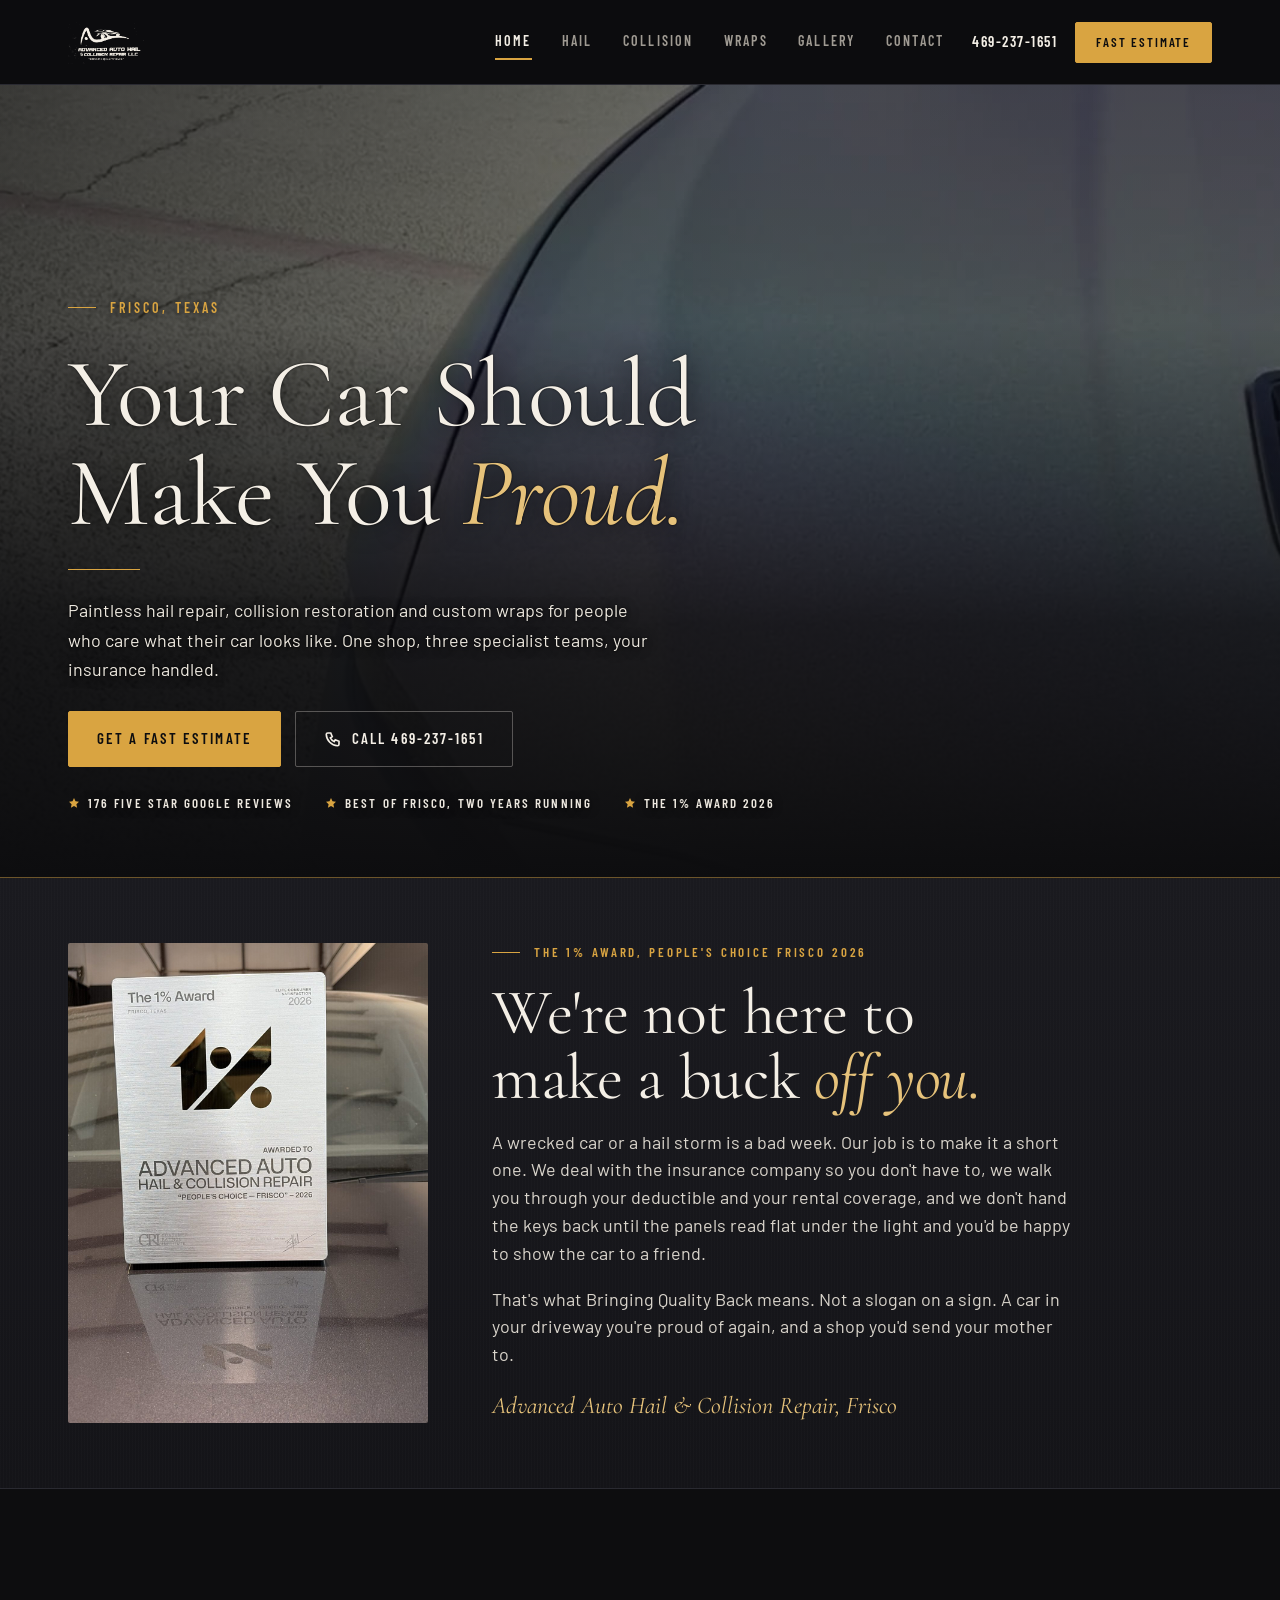
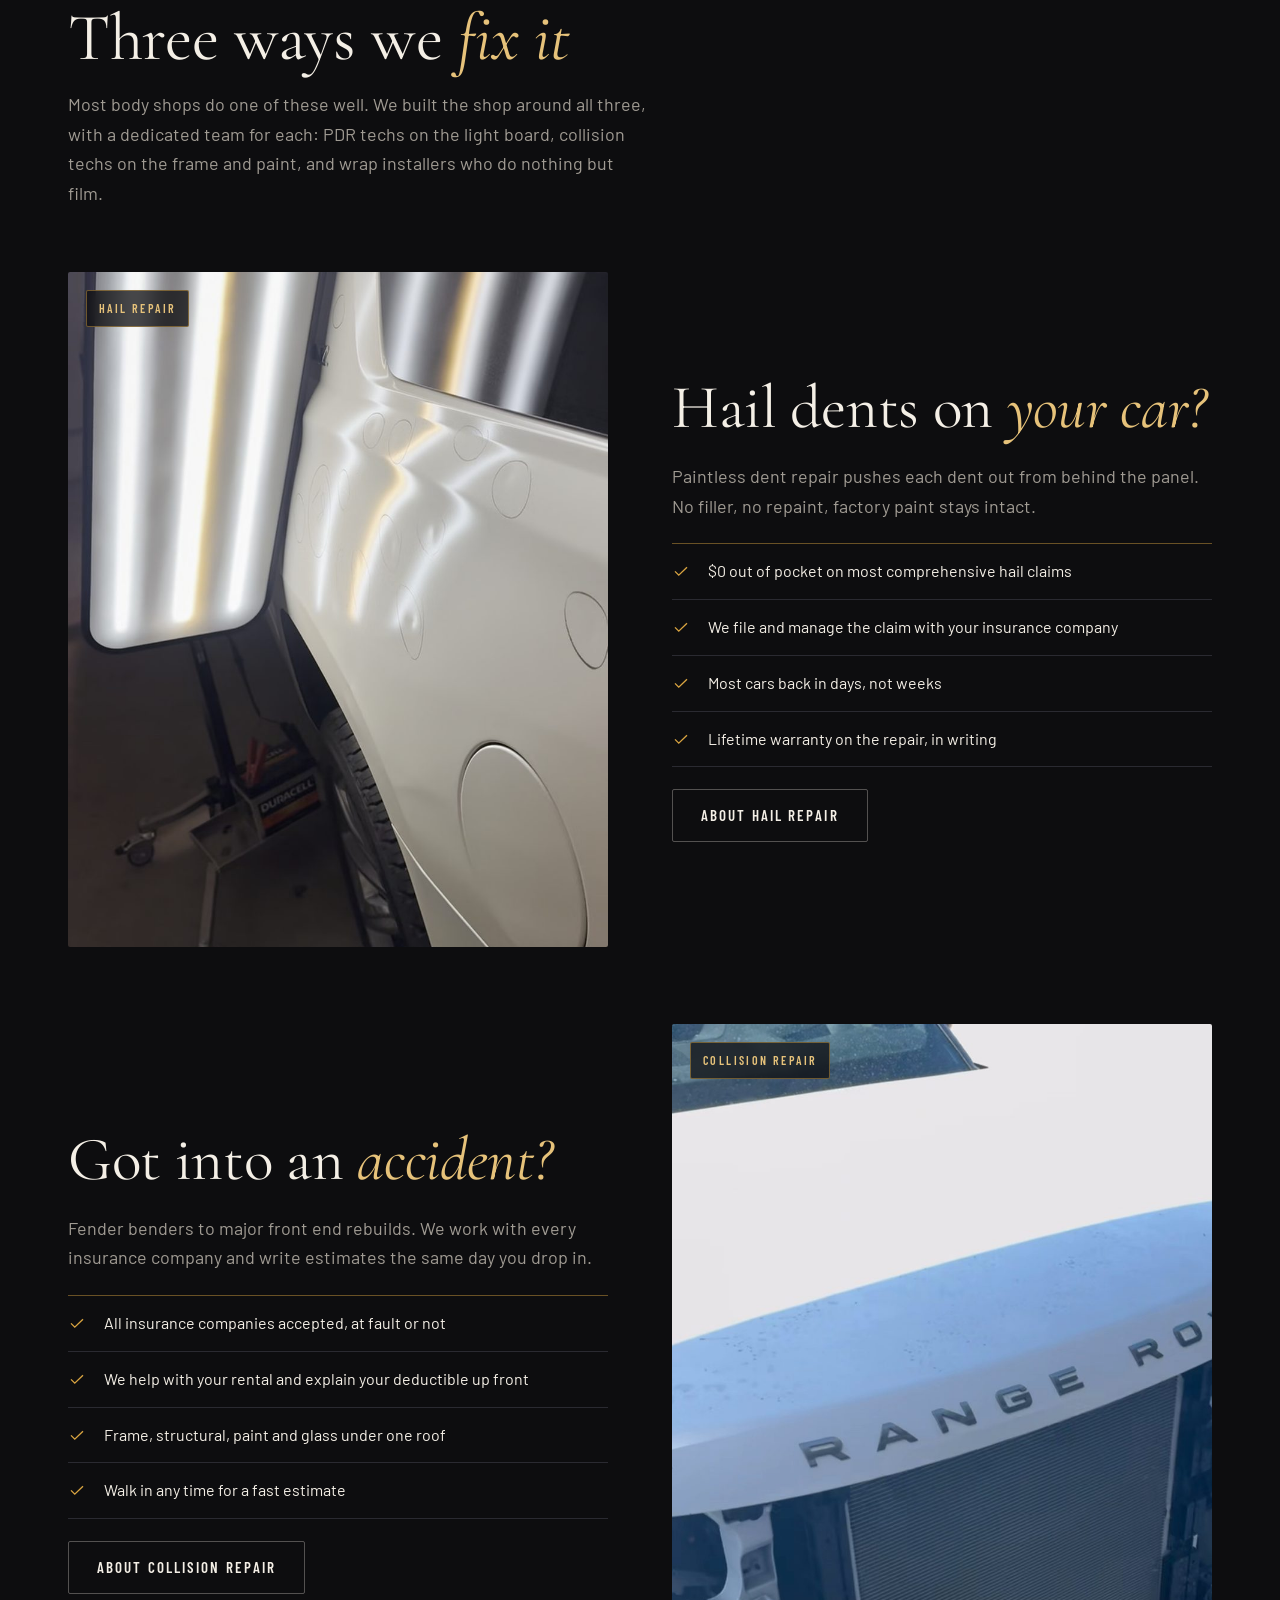
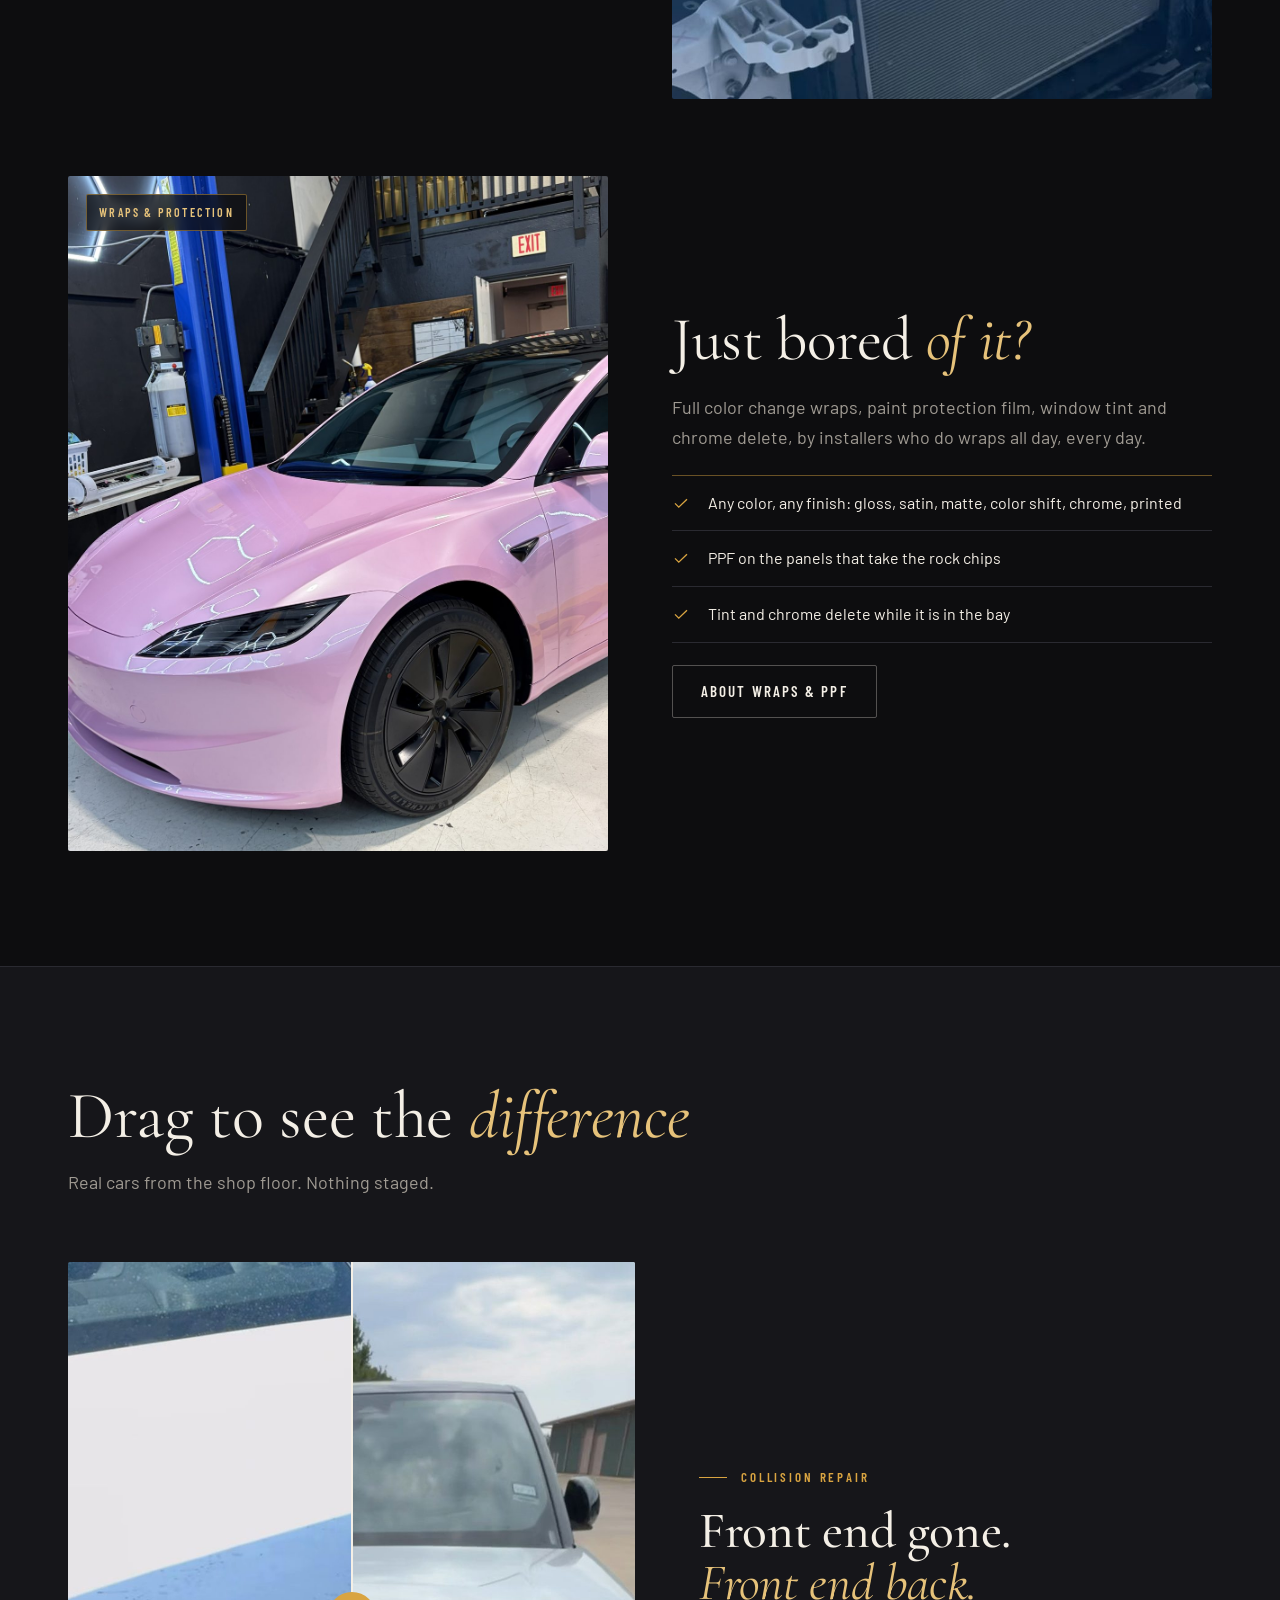
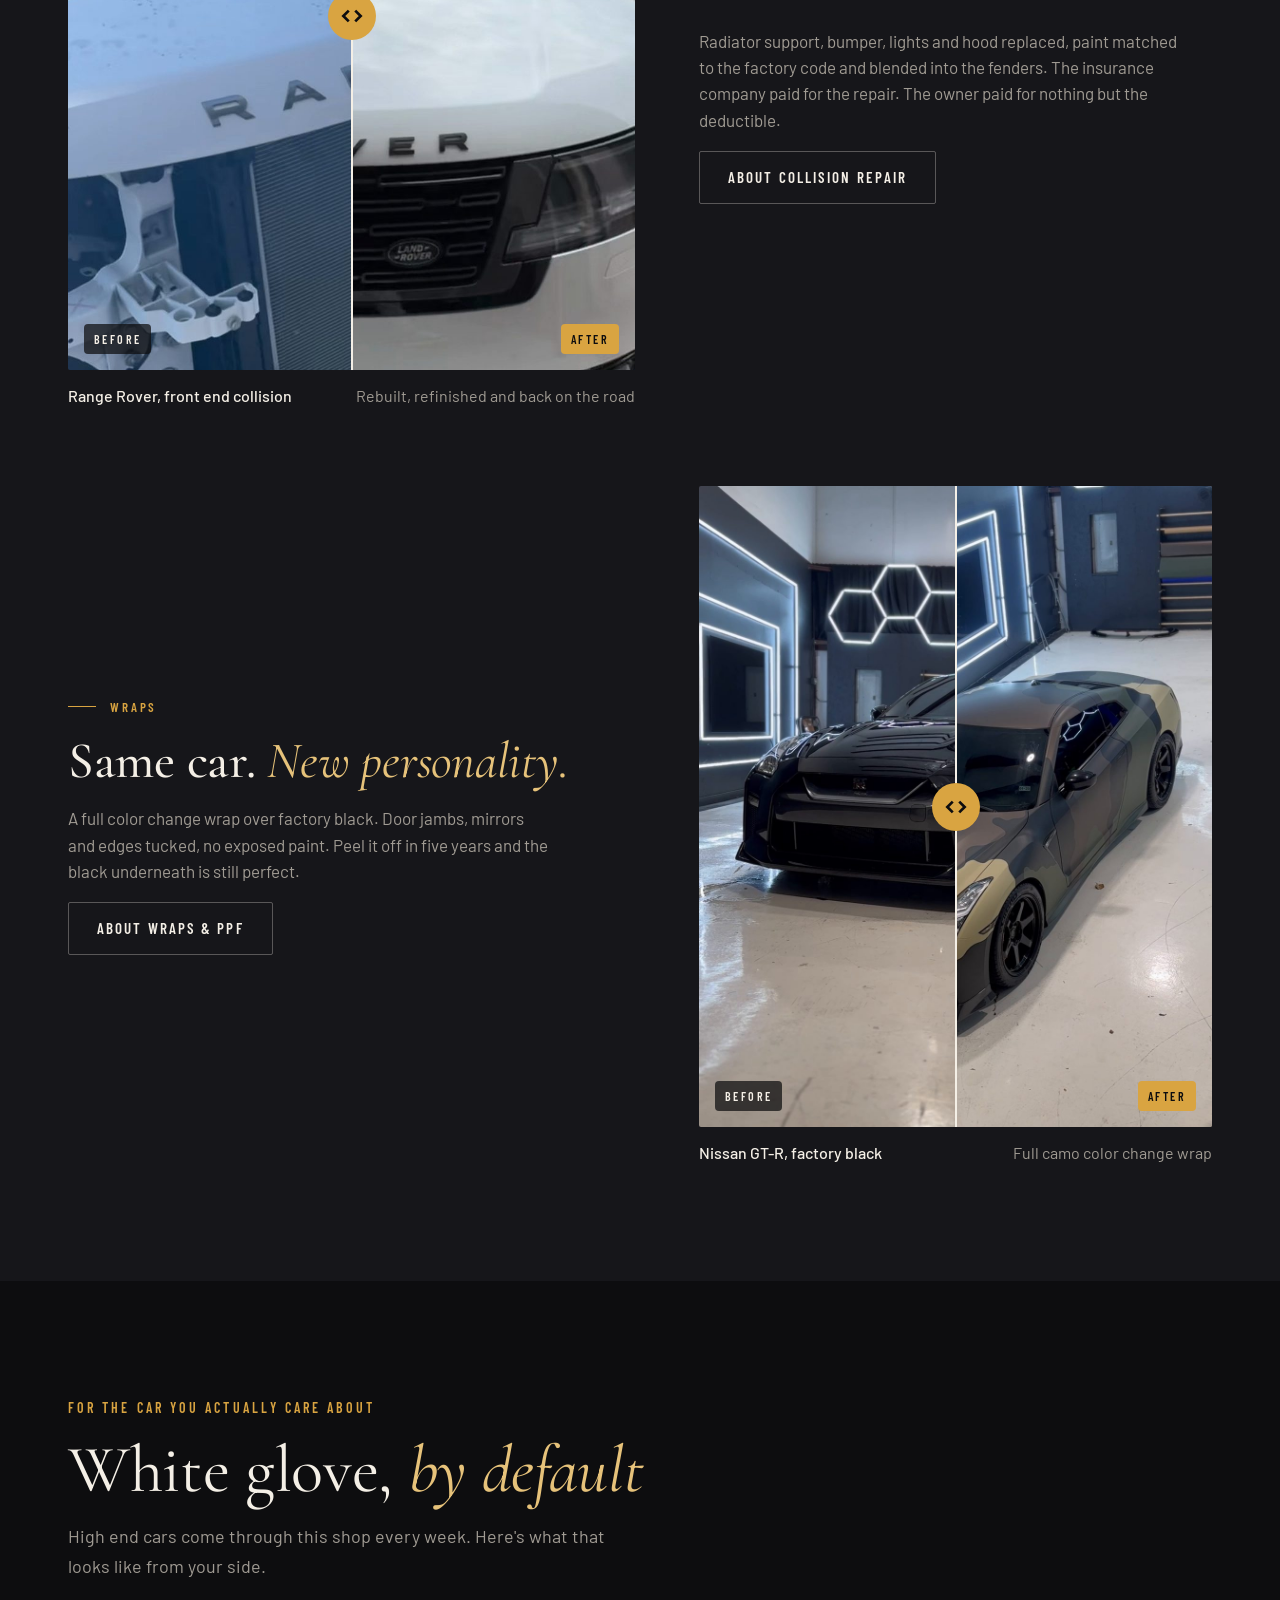
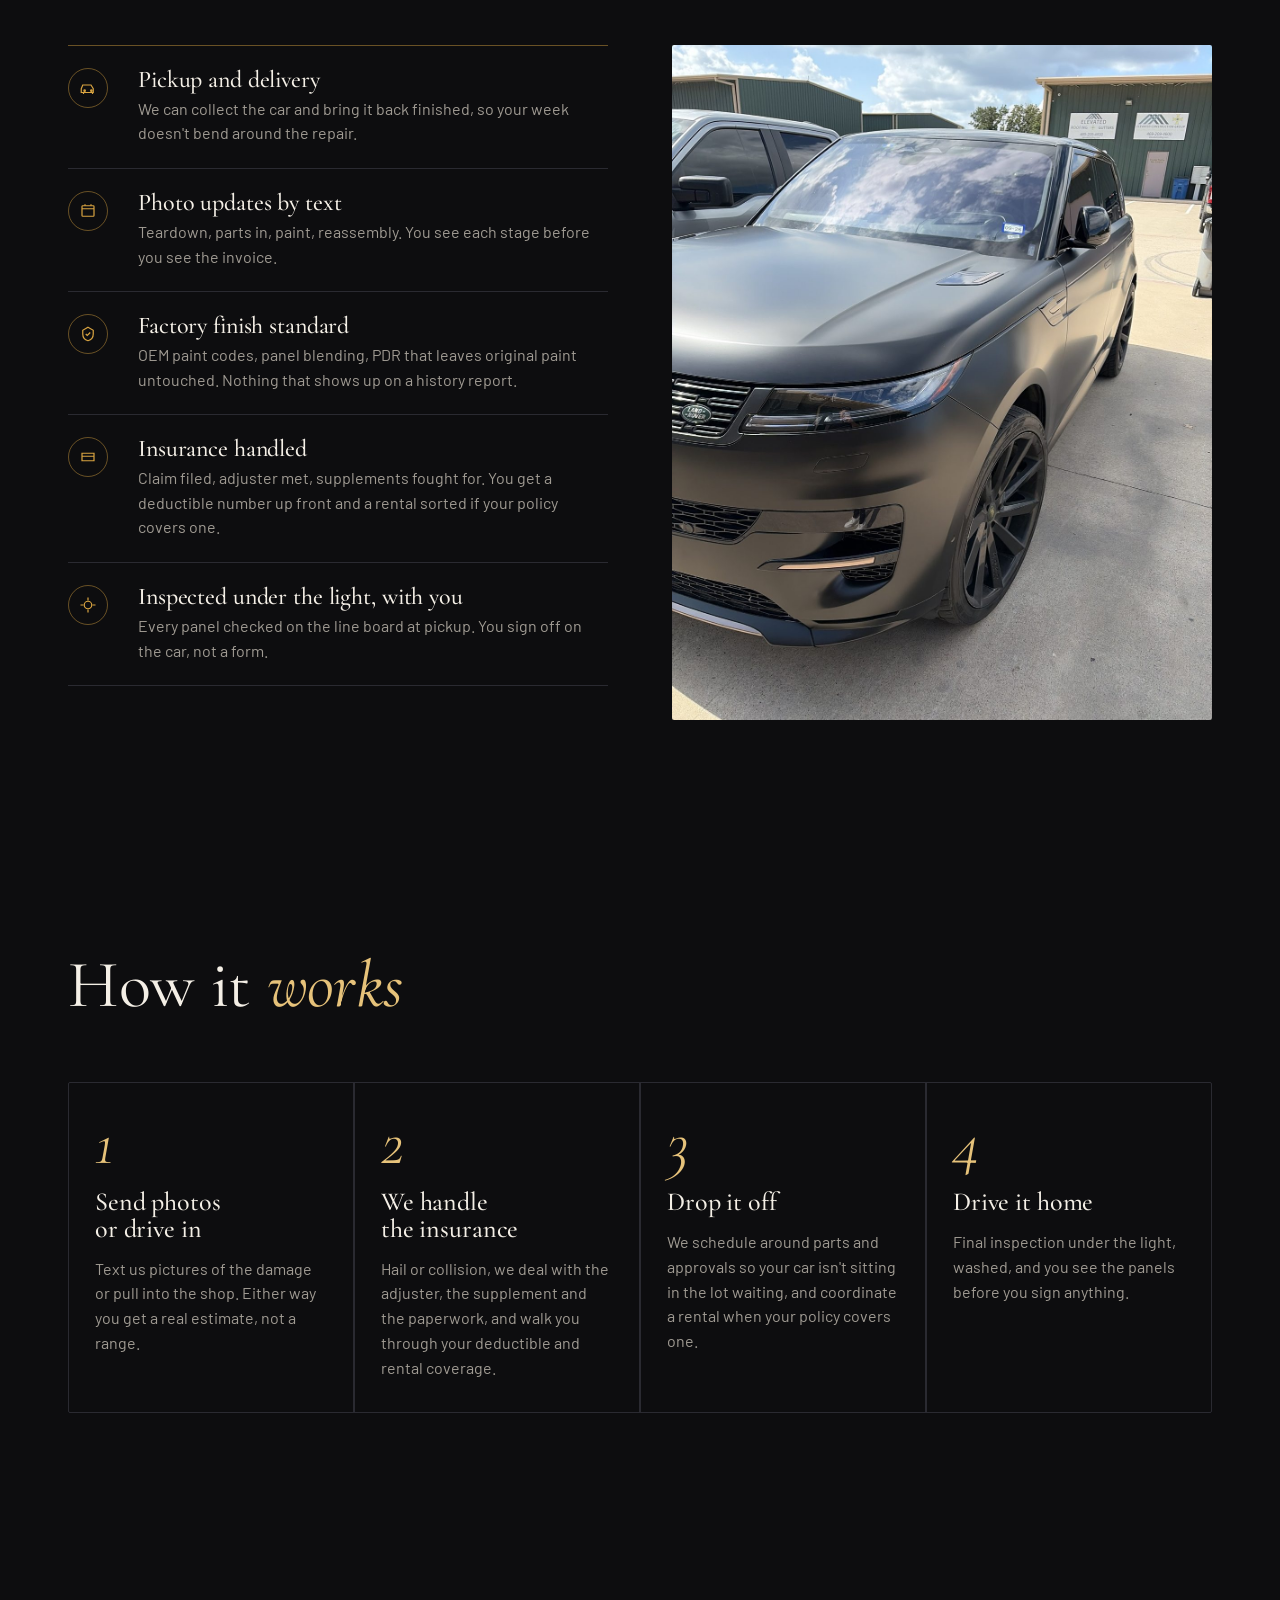
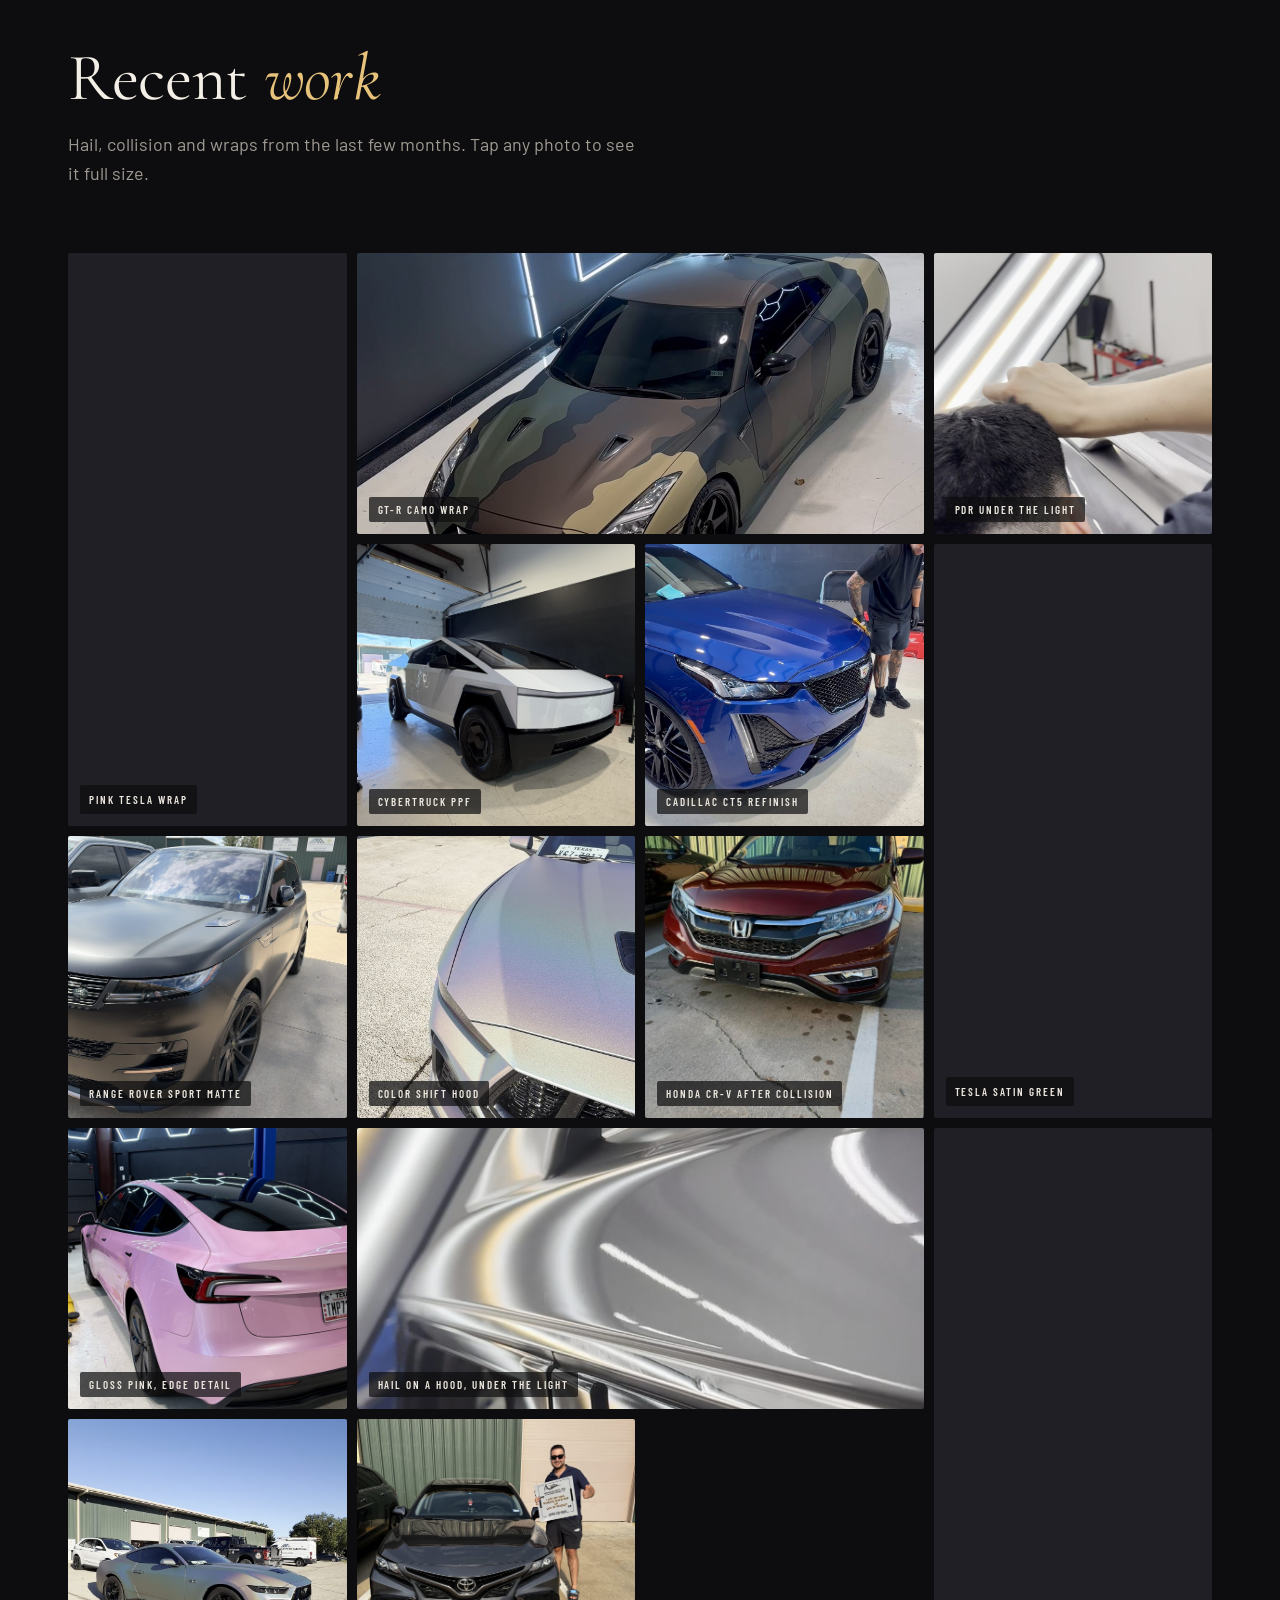
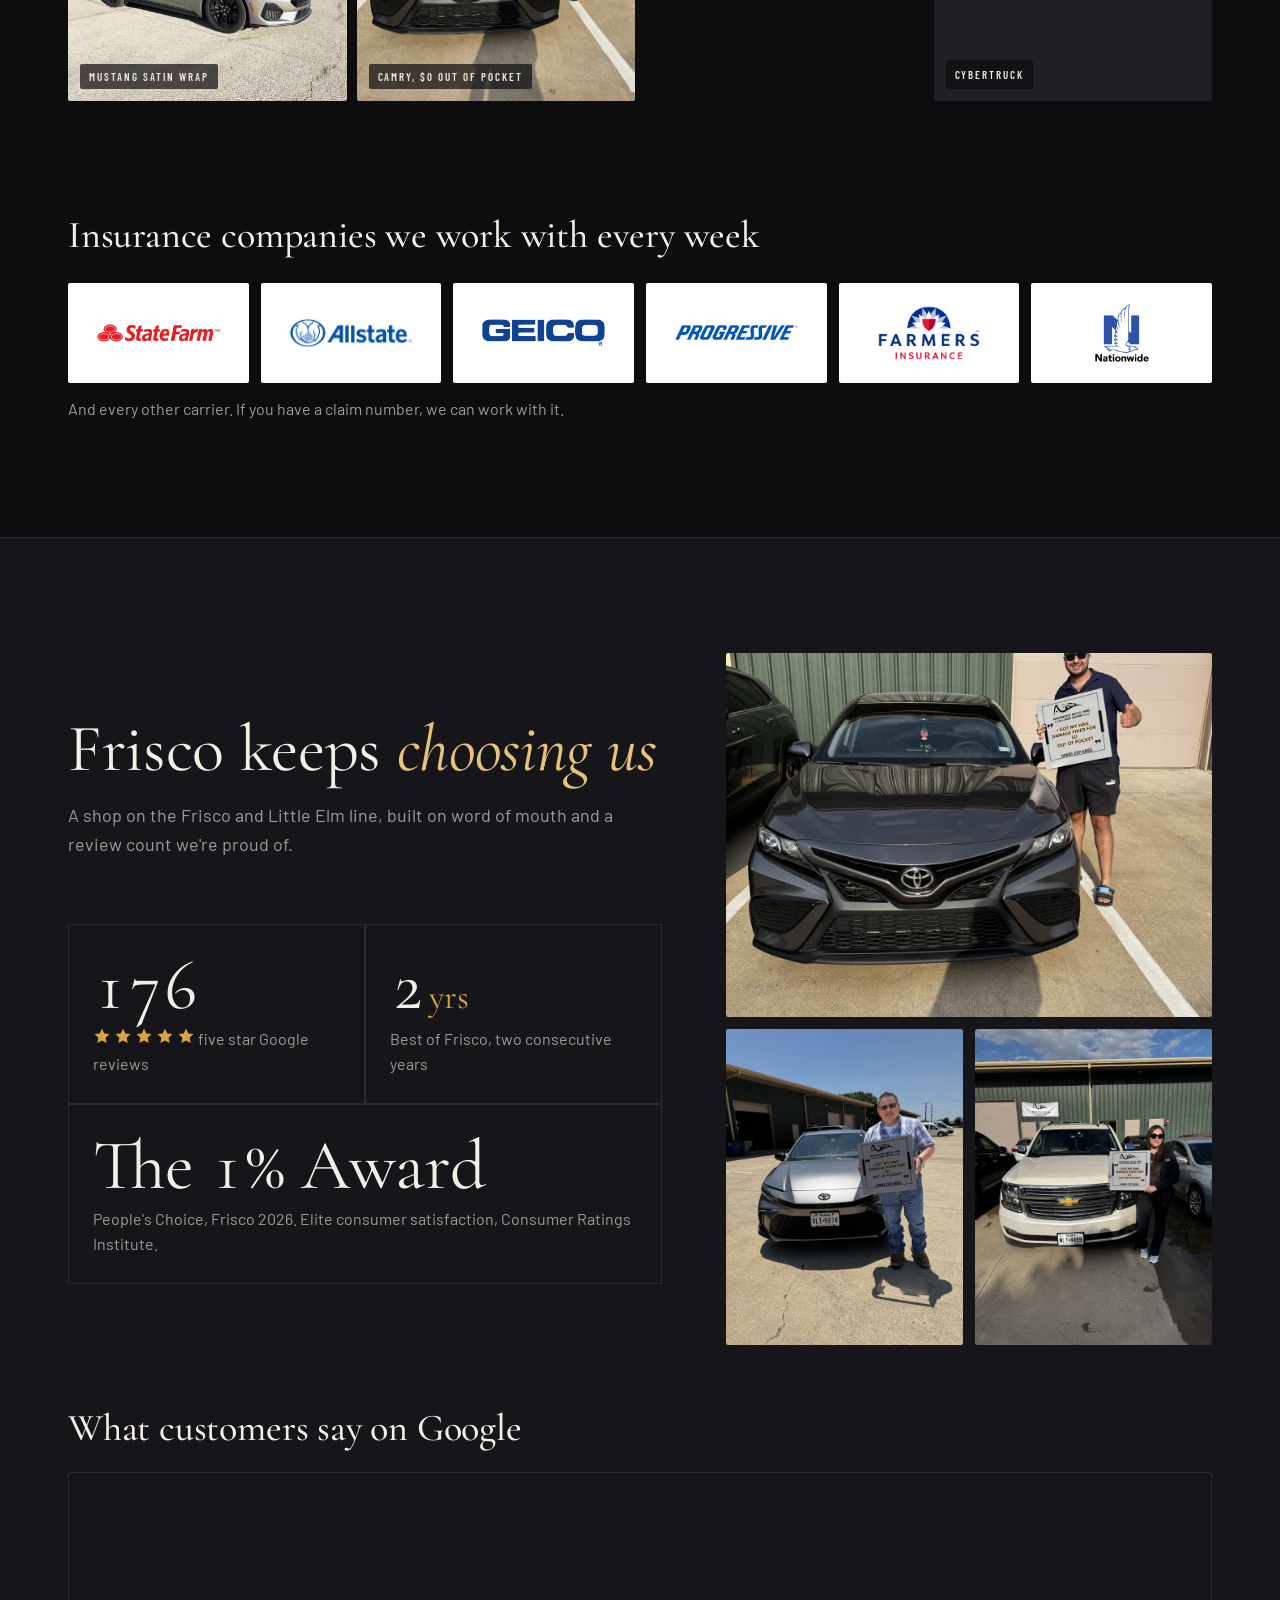
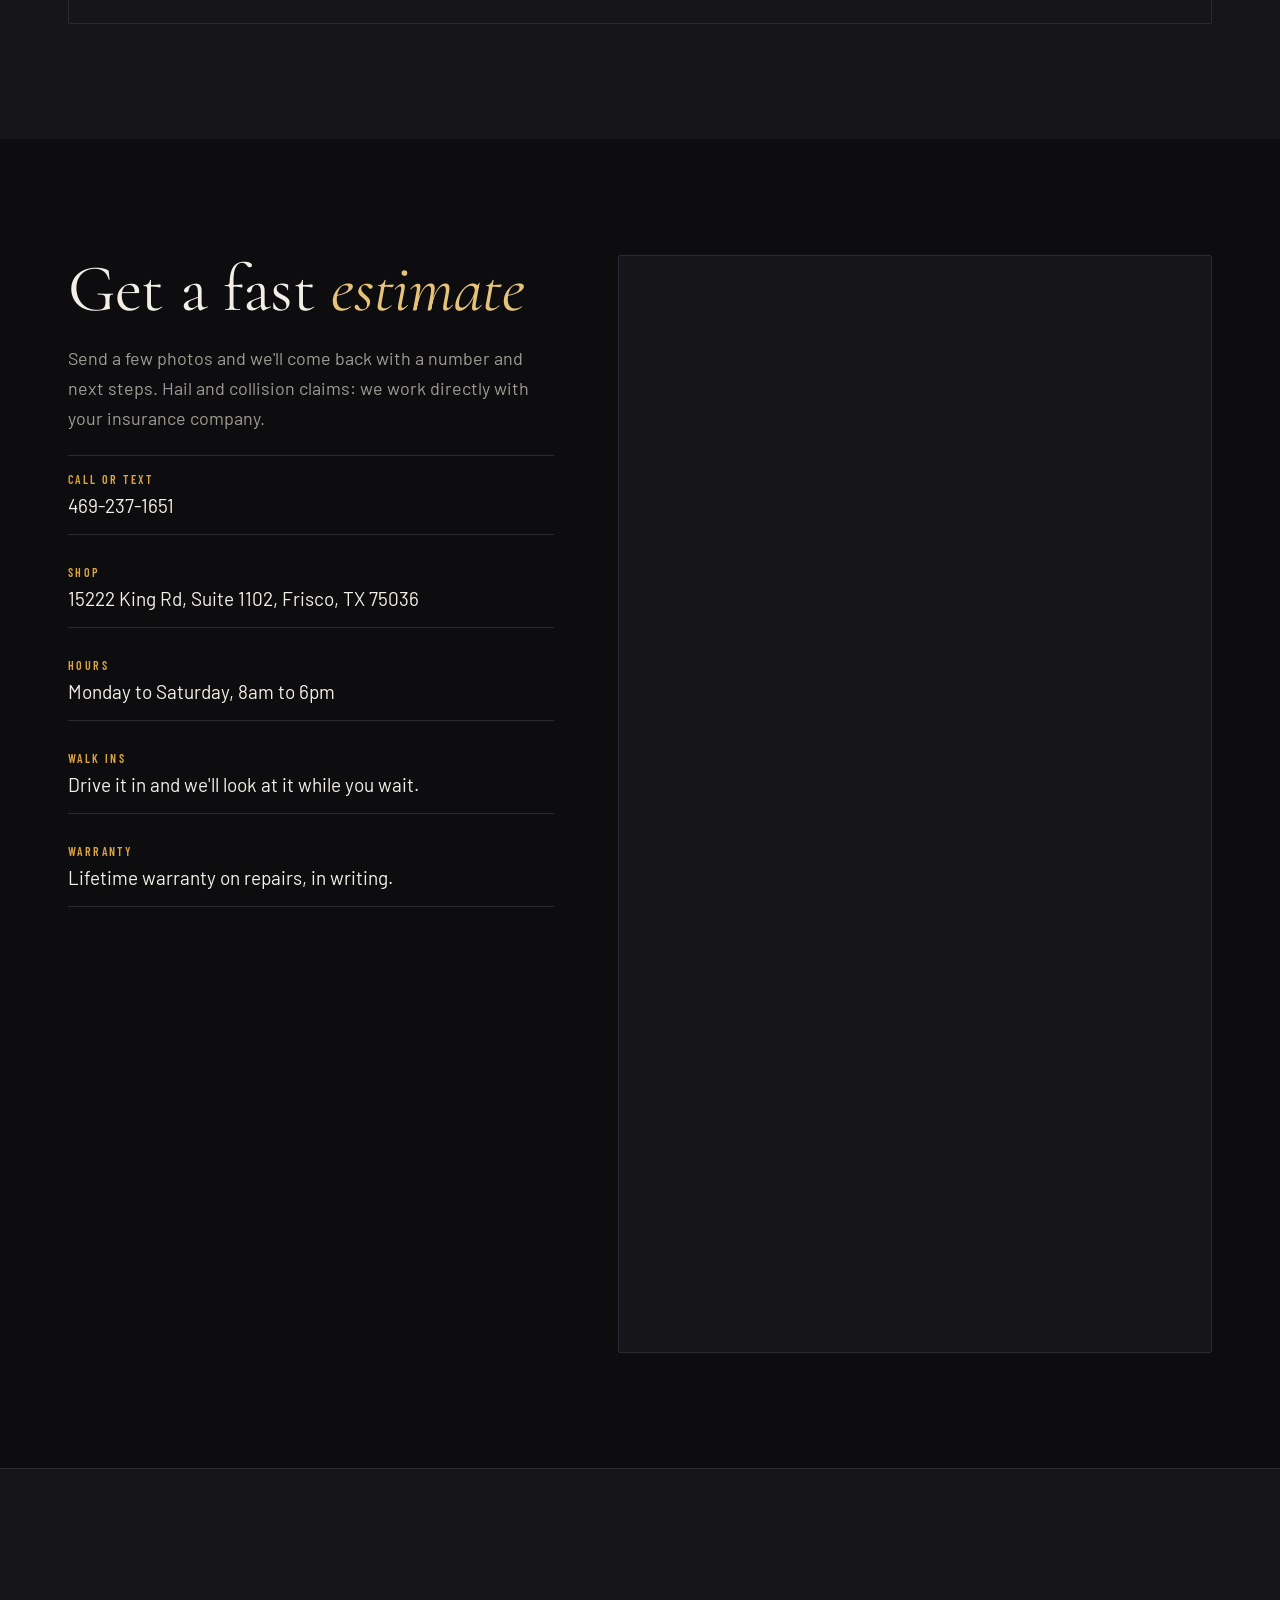
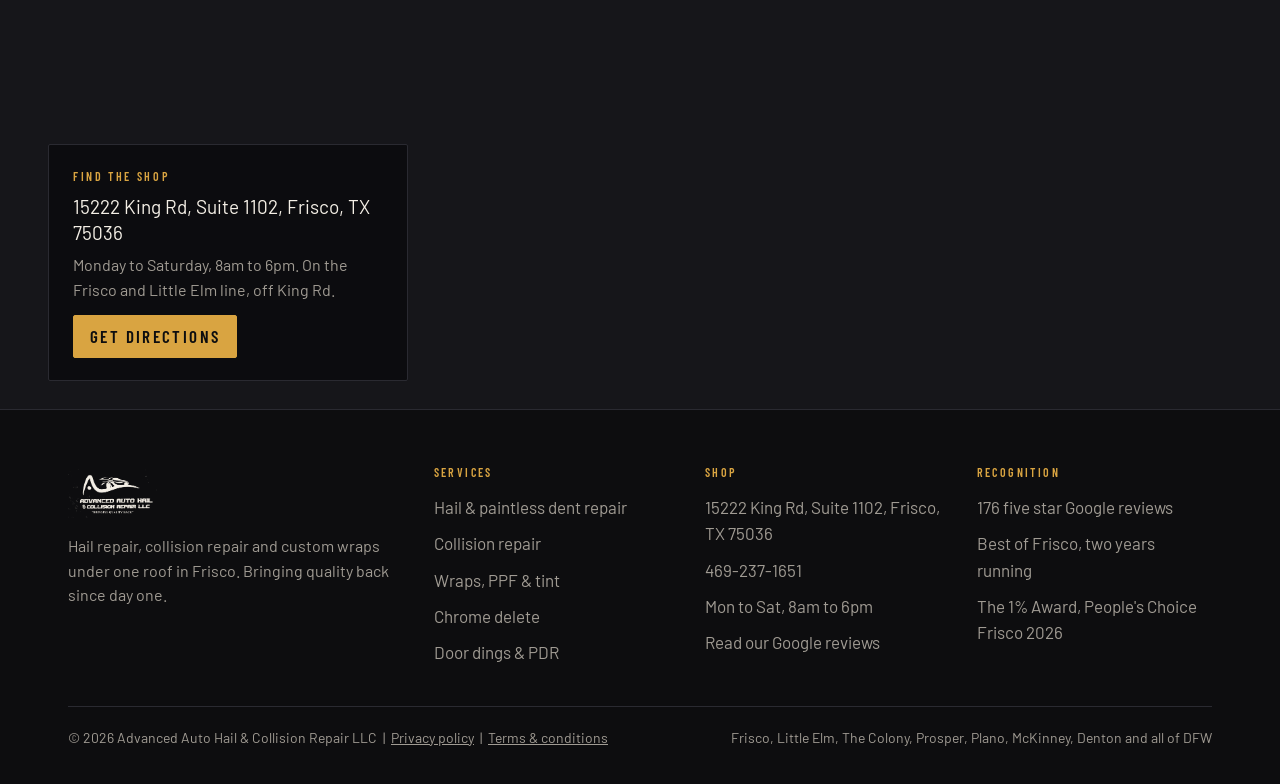
==== commit abacc272: "Add files via upload" ====
--- a/index.html
+++ b/index.html
@@ -5,14 +5,20 @@
 <meta name="viewport" content="width=device-width,initial-scale=1">
 <title>Advanced Auto Hail & Collision Repair</title>
 <meta name="description" content="Hail repair, collision repair and custom wraps in Frisco, TX. 176 five star reviews, Best of Frisco. Get a fast estimate.">
-<link rel="stylesheet" href="css/site.css">
+<link rel="stylesheet" href="/css/site.css">
+<!-- Google tag (gtag.js) -->
+<script async src="https://www.googletagmanager.com/gtag/js?id=AW-10810767452"></script>
+<script>window.dataLayer=window.dataLayer||[];function gtag(){dataLayer.push(arguments);}gtag('js',new Date());gtag('config','AW-10810767452');</script>
+<!-- Meta Pixel -->
+<script>!function(f,b,e,v,n,t,s){if(f.fbq)return;n=f.fbq=function(){n.callMethod?n.callMethod.apply(n,arguments):n.queue.push(arguments)};if(!f._fbq)f._fbq=n;n.push=n;n.loaded=!0;n.version='2.0';n.queue=[];t=b.createElement(e);t.async=!0;t.src=v;s=b.getElementsByTagName(e)[0];s.parentNode.insertBefore(t,s)}(window,document,'script','https://connect.facebook.net/en_US/fbevents.js');fbq('init','863082436380141');fbq('track','PageView');</script>
+<noscript><img height="1" width="1" style="display:none" src="https://www.facebook.com/tr?id=863082436380141&ev=PageView&noscript=1" alt=""></noscript>
 </head>
 <body>
 <script>document.documentElement.classList.add("js")</script>
 <header class="site-head">
   <div class="wrap">
-    <a class="brand" href="index.html" aria-label="Advanced Auto Hail &amp; Collision Repair home"><img src="media/img/logo-light.png" alt="Advanced Auto Hail &amp; Collision Repair"></a>
-    <nav class="nav" aria-label="Main"><a href="index.html" aria-current="page">Home</a><a href="hail-repair.html">Hail</a><a href="collision-repair.html">Collision</a><a href="wraps.html">Wraps</a><a href="index.html#gallery">Gallery</a><a href="index.html#estimate">Contact</a></nav>
+    <a class="brand" href="/" aria-label="Advanced Auto Hail &amp; Collision Repair home"><img src="/media/img/logo-light.png" alt="Advanced Auto Hail &amp; Collision Repair"></a>
+    <nav class="nav" aria-label="Main"><a href="/" aria-current="page">Home</a><a href="/hail-repair/">Hail</a><a href="/collision-repair/">Collision</a><a href="/wraps/">Wraps</a><a href="/#gallery">Gallery</a><a href="/#estimate">Contact</a></nav>
     <button class="menu-btn" aria-expanded="false" aria-controls="nav">Menu</button>
     <div class="head-cta">
       <a class="head-phone" href="tel:4692371651">469-237-1651</a>
@@ -22,8 +28,8 @@
 </header>
 
 <section class="hero">
-  <video class="wide" src="media/hero-wide.mp4" poster="media/img/hero-poster.jpg" muted loop playsinline autoplay preload="auto"></video>
-  <video class="tall" src="media/hero-tall.mp4" poster="media/img/hero-poster.jpg" muted loop playsinline autoplay preload="metadata"></video>
+  <video class="wide" src="/media/hero-wide.mp4" poster="media/img/hero-poster.jpg" muted loop playsinline autoplay preload="auto"></video>
+  <video class="tall" src="/media/hero-tall.mp4" poster="media/img/hero-poster.jpg" muted loop playsinline autoplay preload="metadata"></video>
   <div class="wrap">
     <span class="eyebrow">Frisco, Texas</span>
     <h1>Your Car Should Make You <em>Proud.</em></h1>
@@ -36,7 +42,7 @@
 
 <section class="award-band" id="promise">
   <div class="wrap">
-    <img src="media/img/award.jpg" alt="The 1% Award plaque, People's Choice Frisco 2026, awarded to Advanced Auto Hail and Collision Repair">
+    <img src="/media/img/award.jpg" alt="The 1% Award plaque, People's Choice Frisco 2026, awarded to Advanced Auto Hail and Collision Repair">
     <div class="award-copy">
       <span class="kicker">The 1% Award, People's Choice Frisco 2026</span>
       <h2>We're not here to make a buck <em>off you.</em></h2>
@@ -52,30 +58,30 @@
     <div class="section-head"><h2>Three ways we <em>fix it</em></h2><p class="lede">Most body shops do one of these well. We built the shop around all three, with a dedicated team for each: PDR techs on the light board, collision techs on the frame and paint, and wrap installers who do nothing but film.</p></div>
     <div class="panels">
       <article class="panel rv">
-        <div class="panel-media"><img src="media/img/hail-dents.jpg" alt="Hail dents showing under a paintless dent repair light board"><span class="tag">Hail repair</span></div>
+        <div class="panel-media"><img src="/media/img/hail-dents.jpg" alt="Hail dents showing under a paintless dent repair light board"><span class="tag">Hail repair</span></div>
         <div class="panel-body">
           <h2>Hail dents on <em>your car?</em></h2>
           <p class="lede">Paintless dent repair pushes each dent out from behind the panel. No filler, no repaint, factory paint stays intact.</p>
           <ul class="facts"><li><svg viewBox="0 0 24 24"><path d="M4 12.5l5 5L20 7"/></svg><span>$0 out of pocket on most comprehensive hail claims</span></li><li><svg viewBox="0 0 24 24"><path d="M4 12.5l5 5L20 7"/></svg><span>We file and manage the claim with your insurance company</span></li><li><svg viewBox="0 0 24 24"><path d="M4 12.5l5 5L20 7"/></svg><span>Most cars back in days, not weeks</span></li><li><svg viewBox="0 0 24 24"><path d="M4 12.5l5 5L20 7"/></svg><span>Lifetime warranty on the repair, in writing</span></li></ul>
-          <a class="btn btn-ghost" href="hail-repair.html">About hail repair</a>
+          <a class="btn btn-ghost" href="/hail-repair/">About hail repair</a>
         </div>
       </article>
       <article class="panel rv">
-        <div class="panel-media"><img src="media/img/col-rr-before.jpg" alt="Range Rover with the front end removed during collision repair"><span class="tag">Collision repair</span></div>
+        <div class="panel-media"><img src="/media/img/col-rr-before.jpg" alt="Range Rover with the front end removed during collision repair"><span class="tag">Collision repair</span></div>
         <div class="panel-body">
           <h2>Got into an <em>accident?</em></h2>
           <p class="lede">Fender benders to major front end rebuilds. We work with every insurance company and write estimates the same day you drop in.</p>
           <ul class="facts"><li><svg viewBox="0 0 24 24"><path d="M4 12.5l5 5L20 7"/></svg><span>All insurance companies accepted, at fault or not</span></li><li><svg viewBox="0 0 24 24"><path d="M4 12.5l5 5L20 7"/></svg><span>We help with your rental and explain your deductible up front</span></li><li><svg viewBox="0 0 24 24"><path d="M4 12.5l5 5L20 7"/></svg><span>Frame, structural, paint and glass under one roof</span></li><li><svg viewBox="0 0 24 24"><path d="M4 12.5l5 5L20 7"/></svg><span>Walk in any time for a fast estimate</span></li></ul>
-          <a class="btn btn-ghost" href="collision-repair.html">About collision repair</a>
+          <a class="btn btn-ghost" href="/collision-repair/">About collision repair</a>
         </div>
       </article>
       <article class="panel rv">
-        <div class="panel-media"><img src="media/img/wrap-tesla-pink-front.jpg" alt="Tesla Model 3 in a gloss pink color change wrap"><span class="tag">Wraps &amp; protection</span></div>
+        <div class="panel-media"><img src="/media/img/wrap-tesla-pink-front.jpg" alt="Tesla Model 3 in a gloss pink color change wrap"><span class="tag">Wraps &amp; protection</span></div>
         <div class="panel-body">
           <h2>Just bored <em>of it?</em></h2>
           <p class="lede">Full color change wraps, paint protection film, window tint and chrome delete, by installers who do wraps all day, every day.</p>
           <ul class="facts"><li><svg viewBox="0 0 24 24"><path d="M4 12.5l5 5L20 7"/></svg><span>Any color, any finish: gloss, satin, matte, color shift, chrome, printed</span></li><li><svg viewBox="0 0 24 24"><path d="M4 12.5l5 5L20 7"/></svg><span>PPF on the panels that take the rock chips</span></li><li><svg viewBox="0 0 24 24"><path d="M4 12.5l5 5L20 7"/></svg><span>Tint and chrome delete while it is in the bay</span></li></ul>
-          <a class="btn btn-ghost" href="wraps.html">About wraps &amp; PPF</a>
+          <a class="btn btn-ghost" href="/wraps/">About wraps &amp; PPF</a>
         </div>
       </article>
     </div>
@@ -89,26 +95,26 @@
       <div class="ba-row rv">
         <div>
   <div class="ba" style="--cut:50%">
-    <img src="media/img/col-rr-before.jpg" alt="Range Rover, front end collision"><img class="after" src="media/img/col-rr-after.jpg" alt="Rebuilt, refinished and back on the road">
+    <img src="/media/img/col-rr-before.jpg" alt="Range Rover, front end collision"><img class="after" src="/media/img/col-rr-after.jpg" alt="Rebuilt, refinished and back on the road">
     <div class="handle"></div><div class="knob"><svg viewBox="0 0 24 24"><path d="M9 7l-5 5 5 5M15 7l5 5-5 5"/></svg></div>
     <span class="lab l">Before</span><span class="lab r">After</span>
     <input type="range" min="0" max="100" value="50" aria-label="Drag to compare before and after">
   </div>
   <div class="ba-cap"><span><strong>Range Rover, front end collision</strong></span><span>Rebuilt, refinished and back on the road</span></div>
 </div>
-        <div class="ba-copy"><span class="tag">Collision repair</span><h3>Front end gone. <em>Front end back.</em></h3><p>Radiator support, bumper, lights and hood replaced, paint matched to the factory code and blended into the fenders. The insurance company paid for the repair. The owner paid for nothing but the deductible.</p><a class="btn btn-ghost" href="collision-repair.html">About collision repair</a></div>
+        <div class="ba-copy"><span class="tag">Collision repair</span><h3>Front end gone. <em>Front end back.</em></h3><p>Radiator support, bumper, lights and hood replaced, paint matched to the factory code and blended into the fenders. The insurance company paid for the repair. The owner paid for nothing but the deductible.</p><a class="btn btn-ghost" href="/collision-repair/">About collision repair</a></div>
       </div>
       <div class="ba-row rv">
         <div>
   <div class="ba" style="--cut:50%">
-    <img src="media/img/wrap-gtr-before.jpg" alt="Nissan GT-R, factory black"><img class="after" src="media/img/wrap-gtr-after.jpg" alt="Full camo color change wrap">
+    <img src="/media/img/wrap-gtr-before.jpg" alt="Nissan GT-R, factory black"><img class="after" src="/media/img/wrap-gtr-after.jpg" alt="Full camo color change wrap">
     <div class="handle"></div><div class="knob"><svg viewBox="0 0 24 24"><path d="M9 7l-5 5 5 5M15 7l5 5-5 5"/></svg></div>
     <span class="lab l">Before</span><span class="lab r">After</span>
     <input type="range" min="0" max="100" value="50" aria-label="Drag to compare before and after">
   </div>
   <div class="ba-cap"><span><strong>Nissan GT-R, factory black</strong></span><span>Full camo color change wrap</span></div>
 </div>
-        <div class="ba-copy"><span class="tag">Wraps</span><h3>Same car. <em>New personality.</em></h3><p>A full color change wrap over factory black. Door jambs, mirrors and edges tucked, no exposed paint. Peel it off in five years and the black underneath is still perfect.</p><a class="btn btn-ghost" href="wraps.html">About wraps &amp; PPF</a></div>
+        <div class="ba-copy"><span class="tag">Wraps</span><h3>Same car. <em>New personality.</em></h3><p>A full color change wrap over factory black. Door jambs, mirrors and edges tucked, no exposed paint. Peel it off in five years and the black underneath is still perfect.</p><a class="btn btn-ghost" href="/wraps/">About wraps &amp; PPF</a></div>
       </div>
     </div>
   </div>
@@ -126,7 +132,7 @@
         <li><span class="i"><svg viewBox="0 0 24 24"><path d="M12 2v4M12 18v4M2 12h4M18 12h4"/><circle cx="12" cy="12" r="5"/></svg></span><div><h3>Inspected under the light, with you</h3><p>Every panel checked on the line board at pickup. You sign off on the car, not a form.</p></div></li>
       </ul>
       <div class="glove-media rv">
-        <img src="media/img/wrap-rangerover-matte.jpg" alt="Range Rover Sport in satin black outside the shop" loading="lazy">
+        <img src="/media/img/wrap-rangerover-matte.jpg" alt="Range Rover Sport in satin black outside the shop" loading="lazy">
       </div>
     </div>
   </div>
@@ -148,20 +154,20 @@
   <div class="wrap">
     <div class="section-head"><h2>Recent <em>work</em></h2><p class="lede">Hail, collision and wraps from the last few months. Tap any photo to see it full size.</p></div>
     <div class="gallery">
-      <div class="tile tall"><video src="media/clip-IMG_3172.mp4" muted loop playsinline autoplay preload="metadata"></video><span class="cap">Pink Tesla wrap</span></div>
-      <button class="tile wide" type="button" data-full="media/img/wrap-gtr-after.jpg" aria-label="GT-R camo wrap"><img src="media/img/wrap-gtr-after.jpg" alt="GT-R camo wrap" loading="lazy"><span class="cap">GT-R camo wrap</span></button>
-      <button class="tile " type="button" data-full="media/img/hail-tech.jpg" aria-label="PDR under the light"><img src="media/img/hail-tech.jpg" alt="PDR under the light" loading="lazy"><span class="cap">PDR under the light</span></button>
-      <button class="tile " type="button" data-full="media/img/wrap-cybertruck-shop.jpg" aria-label="Cybertruck PPF"><img src="media/img/wrap-cybertruck-shop.jpg" alt="Cybertruck PPF" loading="lazy"><span class="cap">Cybertruck PPF</span></button>
-      <button class="tile " type="button" data-full="media/img/col-cadillac.jpg" aria-label="Cadillac CT5 refinish"><img src="media/img/col-cadillac.jpg" alt="Cadillac CT5 refinish" loading="lazy"><span class="cap">Cadillac CT5 refinish</span></button>
-      <div class="tile tall"><video src="media/clip-IMG_0339.mp4" muted loop playsinline autoplay preload="metadata"></video><span class="cap">Tesla satin green</span></div>
-      <button class="tile " type="button" data-full="media/img/wrap-rangerover-matte.jpg" aria-label="Range Rover Sport matte"><img src="media/img/wrap-rangerover-matte.jpg" alt="Range Rover Sport matte" loading="lazy"><span class="cap">Range Rover Sport matte</span></button>
-      <button class="tile " type="button" data-full="media/img/wrap-iridescent.jpg" aria-label="Color shift hood"><img src="media/img/wrap-iridescent.jpg" alt="Color shift hood" loading="lazy"><span class="cap">Color shift hood</span></button>
-      <button class="tile " type="button" data-full="media/img/col-crv-after.jpg" aria-label="Honda CR-V after collision"><img src="media/img/col-crv-after.jpg" alt="Honda CR-V after collision" loading="lazy"><span class="cap">Honda CR-V after collision</span></button>
-      <button class="tile " type="button" data-full="media/img/wrap-tesla-pink-tail.jpg" aria-label="Gloss pink, edge detail"><img src="media/img/wrap-tesla-pink-tail.jpg" alt="Gloss pink, edge detail" loading="lazy"><span class="cap">Gloss pink, edge detail</span></button>
-      <button class="tile wide" type="button" data-full="media/img/hail-hood.jpg" aria-label="Hail on a hood, under the light"><img src="media/img/hail-hood.jpg" alt="Hail on a hood, under the light" loading="lazy"><span class="cap">Hail on a hood, under the light</span></button>
-      <div class="tile tall"><video src="media/clip-IMG_0375.mp4" muted loop playsinline autoplay preload="metadata"></video><span class="cap">Cybertruck</span></div>
-      <button class="tile " type="button" data-full="media/img/wrap-mustang.jpg" aria-label="Mustang satin wrap"><img src="media/img/wrap-mustang.jpg" alt="Mustang satin wrap" loading="lazy"><span class="cap">Mustang satin wrap</span></button>
-      <button class="tile " type="button" data-full="media/img/cust-camry.jpg" aria-label="Camry, $0 out of pocket"><img src="media/img/cust-camry.jpg" alt="Camry, $0 out of pocket" loading="lazy"><span class="cap">Camry, $0 out of pocket</span></button>
+      <div class="tile tall"><video src="/media/clip-IMG_3172.mp4" muted loop playsinline autoplay preload="metadata"></video><span class="cap">Pink Tesla wrap</span></div>
+      <button class="tile wide" type="button" data-full="/media/img/wrap-gtr-after.jpg" aria-label="GT-R camo wrap"><img src="/media/img/wrap-gtr-after.jpg" alt="GT-R camo wrap" loading="lazy"><span class="cap">GT-R camo wrap</span></button>
+      <button class="tile " type="button" data-full="/media/img/hail-tech.jpg" aria-label="PDR under the light"><img src="/media/img/hail-tech.jpg" alt="PDR under the light" loading="lazy"><span class="cap">PDR under the light</span></button>
+      <button class="tile " type="button" data-full="/media/img/wrap-cybertruck-shop.jpg" aria-label="Cybertruck PPF"><img src="/media/img/wrap-cybertruck-shop.jpg" alt="Cybertruck PPF" loading="lazy"><span class="cap">Cybertruck PPF</span></button>
+      <button class="tile " type="button" data-full="/media/img/col-cadillac.jpg" aria-label="Cadillac CT5 refinish"><img src="/media/img/col-cadillac.jpg" alt="Cadillac CT5 refinish" loading="lazy"><span class="cap">Cadillac CT5 refinish</span></button>
+      <div class="tile tall"><video src="/media/clip-IMG_0339.mp4" muted loop playsinline autoplay preload="metadata"></video><span class="cap">Tesla satin green</span></div>
+      <button class="tile " type="button" data-full="/media/img/wrap-rangerover-matte.jpg" aria-label="Range Rover Sport matte"><img src="/media/img/wrap-rangerover-matte.jpg" alt="Range Rover Sport matte" loading="lazy"><span class="cap">Range Rover Sport matte</span></button>
+      <button class="tile " type="button" data-full="/media/img/wrap-iridescent.jpg" aria-label="Color shift hood"><img src="/media/img/wrap-iridescent.jpg" alt="Color shift hood" loading="lazy"><span class="cap">Color shift hood</span></button>
+      <button class="tile " type="button" data-full="/media/img/col-crv-after.jpg" aria-label="Honda CR-V after collision"><img src="/media/img/col-crv-after.jpg" alt="Honda CR-V after collision" loading="lazy"><span class="cap">Honda CR-V after collision</span></button>
+      <button class="tile " type="button" data-full="/media/img/wrap-tesla-pink-tail.jpg" aria-label="Gloss pink, edge detail"><img src="/media/img/wrap-tesla-pink-tail.jpg" alt="Gloss pink, edge detail" loading="lazy"><span class="cap">Gloss pink, edge detail</span></button>
+      <button class="tile wide" type="button" data-full="/media/img/hail-hood.jpg" aria-label="Hail on a hood, under the light"><img src="/media/img/hail-hood.jpg" alt="Hail on a hood, under the light" loading="lazy"><span class="cap">Hail on a hood, under the light</span></button>
+      <div class="tile tall"><video src="/media/clip-IMG_0375.mp4" muted loop playsinline autoplay preload="metadata"></video><span class="cap">Cybertruck</span></div>
+      <button class="tile " type="button" data-full="/media/img/wrap-mustang.jpg" aria-label="Mustang satin wrap"><img src="/media/img/wrap-mustang.jpg" alt="Mustang satin wrap" loading="lazy"><span class="cap">Mustang satin wrap</span></button>
+      <button class="tile " type="button" data-full="/media/img/cust-camry.jpg" aria-label="Camry, $0 out of pocket"><img src="/media/img/cust-camry.jpg" alt="Camry, $0 out of pocket" loading="lazy"><span class="cap">Camry, $0 out of pocket</span></button>
     </div>
   </div>
 </section>
@@ -169,7 +175,7 @@
 <section class="section" id="insurance" style="padding-top:0">
   <div class="wrap">
     <div class="section-head" style="margin-bottom:28px"><h3>Insurance companies we work with every week</h3></div>
-    <div class="insurers"><div><img src="media/img/ins/statefarm.png" alt="State Farm" loading="lazy"></div><div><img src="media/img/ins/allstate.png" alt="Allstate" loading="lazy"></div><div><img src="media/img/ins/geico.png" alt="GEICO" loading="lazy"></div><div><img src="media/img/ins/progressive.png" alt="Progressive" loading="lazy"></div><div><img src="media/img/ins/farmers.png" alt="Farmers Insurance" loading="lazy"></div><div><img src="media/img/ins/nationwide.png" alt="Nationwide" loading="lazy"></div></div><p class="insurers-note">And every other carrier. If you have a claim number, we can work with it.</p>
+    <div class="insurers"><div><img src="/media/img/ins/statefarm.png" alt="State Farm" loading="lazy"></div><div><img src="/media/img/ins/allstate.png" alt="Allstate" loading="lazy"></div><div><img src="/media/img/ins/geico.png" alt="GEICO" loading="lazy"></div><div><img src="/media/img/ins/progressive.png" alt="Progressive" loading="lazy"></div><div><img src="/media/img/ins/farmers.png" alt="Farmers Insurance" loading="lazy"></div><div><img src="/media/img/ins/nationwide.png" alt="Nationwide" loading="lazy"></div></div><p class="insurers-note">And every other carrier. If you have a claim number, we can work with it.</p>
   </div>
 </section>
 
@@ -184,9 +190,9 @@
       </div>
     </div>
     <div class="proof-media">
-      <img src="media/img/cust-camry.jpg" alt="Customer with his repaired Toyota Camry holding a sign that reads I got my hail damage fixed for $0 out of pocket">
-      <img src="media/img/cust-crown.jpg" alt="Customer with his repaired Toyota holding a sign that reads I got my hail damage fixed for $0 out of pocket">
-      <img src="media/img/cust-tahoe.jpg" alt="Customer with her repaired Chevy Tahoe after hail repair">
+      <img src="/media/img/cust-camry.jpg" alt="Customer with his repaired Toyota Camry holding a sign that reads I got my hail damage fixed for $0 out of pocket">
+      <img src="/media/img/cust-crown.jpg" alt="Customer with his repaired Toyota holding a sign that reads I got my hail damage fixed for $0 out of pocket">
+      <img src="/media/img/cust-tahoe.jpg" alt="Customer with her repaired Chevy Tahoe after hail repair">
     </div>
   </div>
   <div class="wrap" style="margin-top:clamp(36px,5vw,64px)">
@@ -249,16 +255,16 @@
 <footer class="site-foot">
   <div class="wrap">
     <div class="foot-grid">
-      <div class="foot-brand"><img src="media/img/logo-light.png" alt=""><p>Hail repair, collision repair and custom wraps under one roof in Frisco. Bringing quality back since day one.</p></div>
-      <div><h4>Services</h4><ul><li><a href="hail-repair.html">Hail &amp; paintless dent repair</a></li><li><a href="collision-repair.html">Collision repair</a></li><li><a href="wraps.html">Wraps, PPF &amp; tint</a></li><li><a href="wraps.html#chrome">Chrome delete</a></li><li><a href="hail-repair.html">Door dings &amp; PDR</a></li></ul></div>
+      <div class="foot-brand"><img src="/media/img/logo-light.png" alt=""><p>Hail repair, collision repair and custom wraps under one roof in Frisco. Bringing quality back since day one.</p></div>
+      <div><h4>Services</h4><ul><li><a href="/hail-repair/">Hail &amp; paintless dent repair</a></li><li><a href="/collision-repair/">Collision repair</a></li><li><a href="/wraps/">Wraps, PPF &amp; tint</a></li><li><a href="/wraps/#chrome">Chrome delete</a></li><li><a href="/hail-repair/">Door dings &amp; PDR</a></li></ul></div>
       <div><h4>Shop</h4><ul><li><a href="https://www.google.com/maps/search/?api=1&query=Advanced+Auto+Hail+%26+Collision+Repair+15222+King+Rd+Frisco+TX" target="_blank" rel="noopener">15222 King Rd, Suite 1102, Frisco, TX 75036</a></li><li><a href="tel:4692371651">469-237-1651</a></li><li>Mon to Sat, 8am to 6pm</li><li><a href="https://www.google.com/maps/search/?api=1&query=Advanced+Auto+Hail+%26+Collision+Repair+Frisco+TX" target="_blank" rel="noopener">Read our Google reviews</a></li></ul></div>
       <div><h4>Recognition</h4><ul><li>176 five star Google reviews</li><li>Best of Frisco, two years running</li><li>The 1% Award, People's Choice Frisco 2026</li></ul></div>
     </div>
-    <div class="foot-bottom"><span>&copy; 2026 Advanced Auto Hail &amp; Collision Repair LLC &nbsp;|&nbsp; <a href="privacy.html">Privacy policy</a> &nbsp;|&nbsp; <a href="terms.html">Terms &amp; conditions</a></span><span>Frisco, Little Elm, The Colony, Prosper, Plano, McKinney, Denton and all of DFW</span></div>
+    <div class="foot-bottom"><span>&copy; 2026 Advanced Auto Hail &amp; Collision Repair LLC &nbsp;|&nbsp; <a href="/privacy/">Privacy policy</a> &nbsp;|&nbsp; <a href="/terms/">Terms &amp; conditions</a></span><span>Frisco, Little Elm, The Colony, Prosper, Plano, McKinney, Denton and all of DFW</span></div>
   </div>
 </footer>
 <div class="callbar"><a href="tel:4692371651">Call the shop</a><a href="#estimate">Get an estimate</a></div>
 <div class="lightbox" aria-modal="true" role="dialog"><button type="button">Close</button><img alt=""></div>
-<script src="js/site.js"></script>
+<script src="/js/site.js"></script>
 </body>
 </html>
--- a/css/site.css
+++ b/css/site.css
@@ -2,13 +2,13 @@
    Tokens: asphalt base, graphite surfaces, paper text, gold accent, ash muted, signal red (hail season only)
    Display: Barlow Condensed 800. Body: Barlow 400/500.
    Layout: 1240px max, left aligned, one dark theme by choice. */
-@font-face{font-family:"Cormorant";font-weight:300 700;font-style:normal;font-display:swap;src:url(../fonts/CG.woff2) format("woff2")}
-@font-face{font-family:"Cormorant";font-weight:300 700;font-style:italic;font-display:swap;src:url(../fonts/CG-Italic.woff2) format("woff2")}
-@font-face{font-family:"Barlow Condensed";font-weight:800;font-display:swap;src:url(../fonts/BarlowCondensed-Black.woff2) format("woff2")}
-@font-face{font-family:"Barlow Condensed";font-weight:700;font-display:swap;src:url(../fonts/BarlowCondensed-Bold.woff2) format("woff2")}
-@font-face{font-family:"Barlow Condensed";font-weight:600;font-display:swap;src:url(../fonts/BarlowCondensed-SemiBold.woff2) format("woff2")}
-@font-face{font-family:"Barlow";font-weight:500;font-display:swap;src:url(../fonts/Barlow-Medium.woff2) format("woff2")}
-@font-face{font-family:"Barlow";font-weight:400;font-display:swap;src:url(../fonts/Barlow-Regular.woff2) format("woff2")}
+@font-face{font-family:"Cormorant";font-weight:300 700;font-style:normal;font-display:swap;src:url(/fonts/CG.woff2) format("woff2")}
+@font-face{font-family:"Cormorant";font-weight:300 700;font-style:italic;font-display:swap;src:url(/fonts/CG-Italic.woff2) format("woff2")}
+@font-face{font-family:"Barlow Condensed";font-weight:800;font-display:swap;src:url(/fonts/BarlowCondensed-Black.woff2) format("woff2")}
+@font-face{font-family:"Barlow Condensed";font-weight:700;font-display:swap;src:url(/fonts/BarlowCondensed-Bold.woff2) format("woff2")}
+@font-face{font-family:"Barlow Condensed";font-weight:600;font-display:swap;src:url(/fonts/BarlowCondensed-SemiBold.woff2) format("woff2")}
+@font-face{font-family:"Barlow";font-weight:500;font-display:swap;src:url(/fonts/Barlow-Medium.woff2) format("woff2")}
+@font-face{font-family:"Barlow";font-weight:400;font-display:swap;src:url(/fonts/Barlow-Regular.woff2) format("woff2")}
 :root{
   --asphalt:#0D0D0F; --graphite:#16161A; --slate:#1F1F25; --line:#2A2A31;
   --paper:#F4EFE6; --ash:#A09B93; --gold:#D9A441; --gold-deep:#B8862E; --signal:#C8372D;
